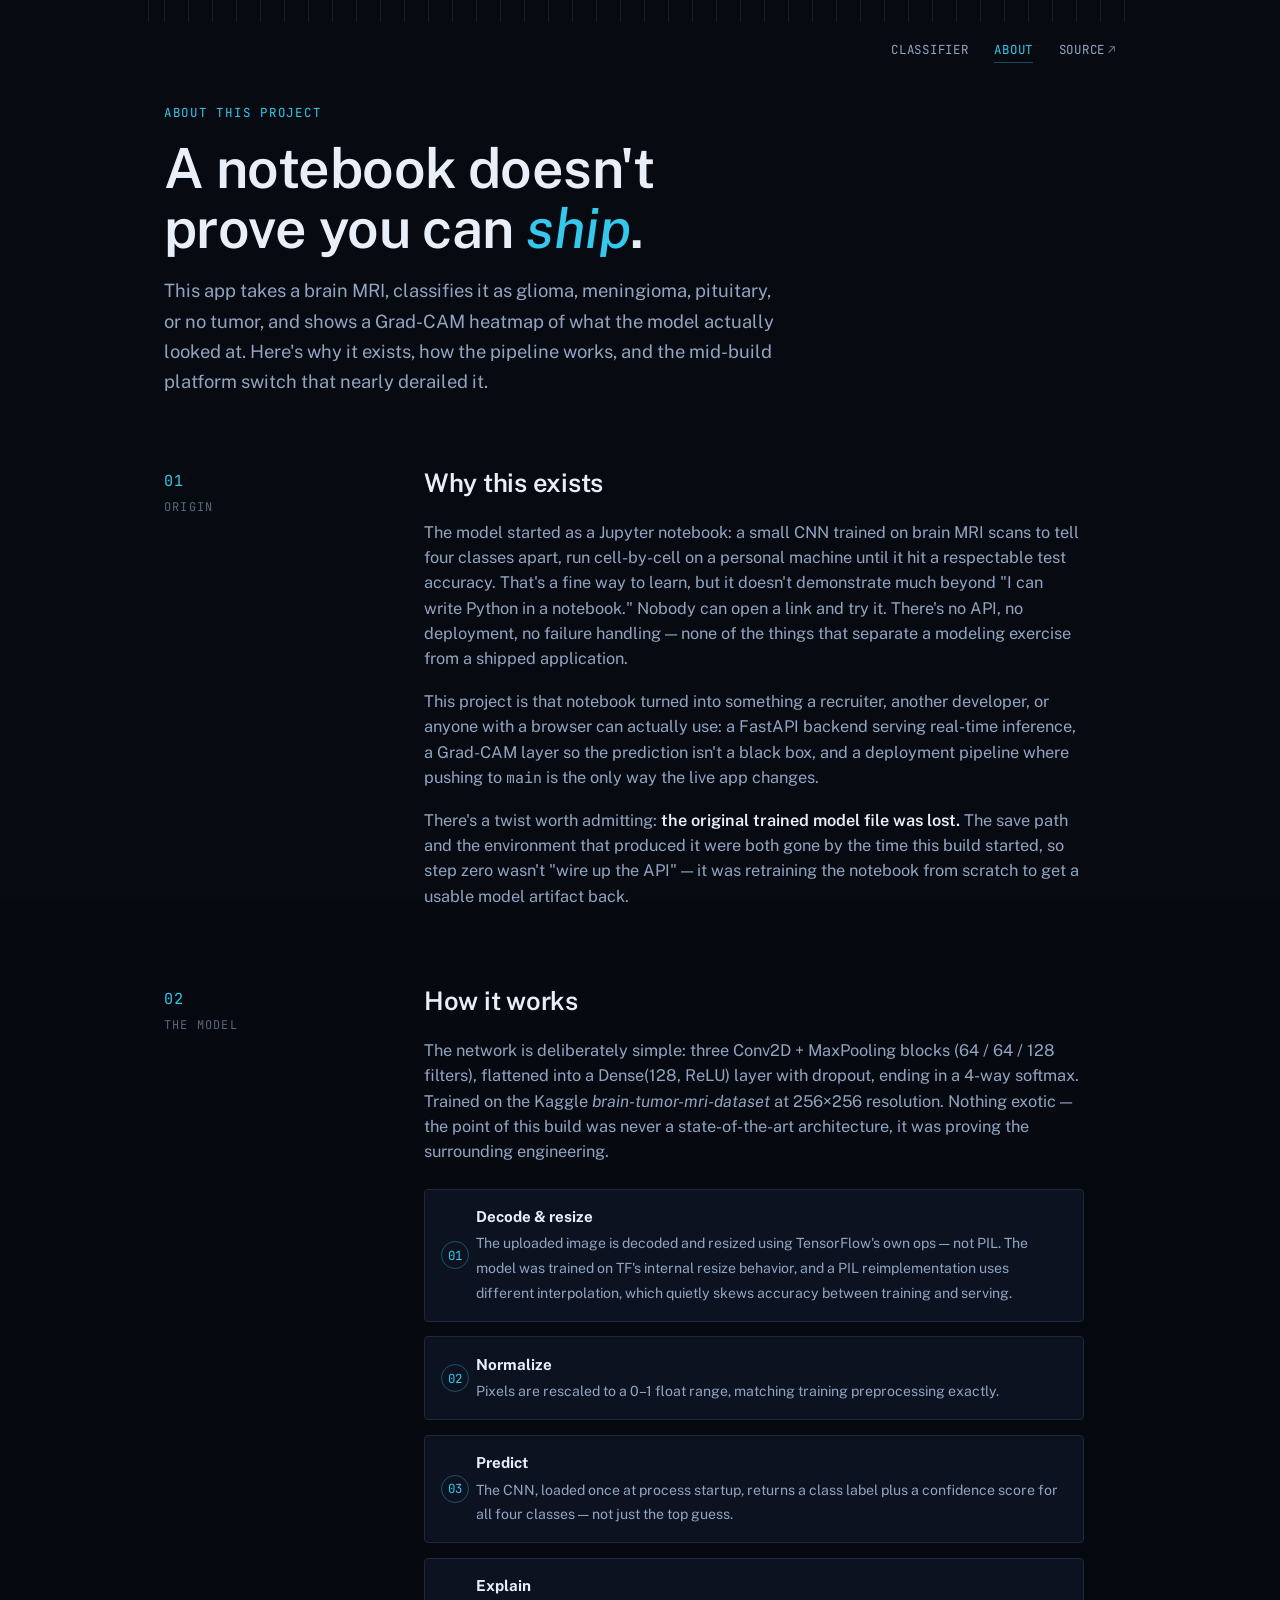
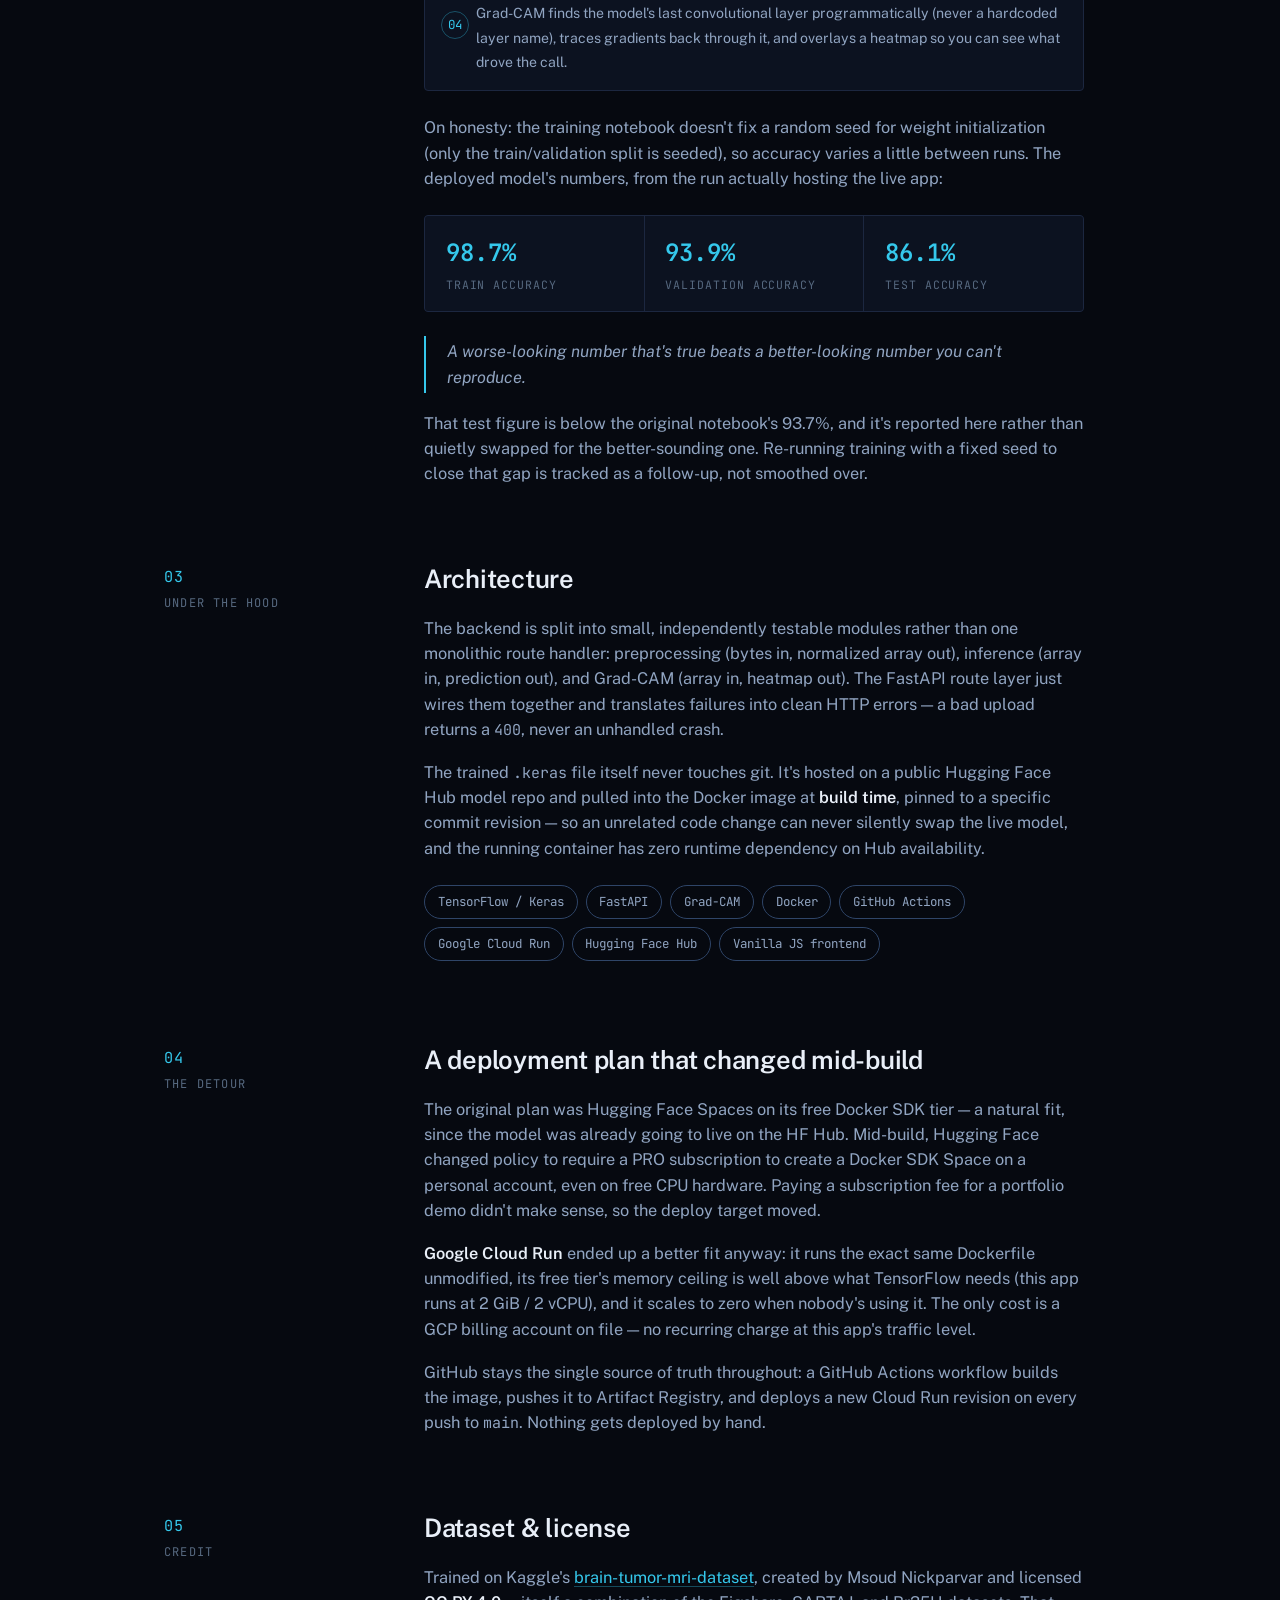
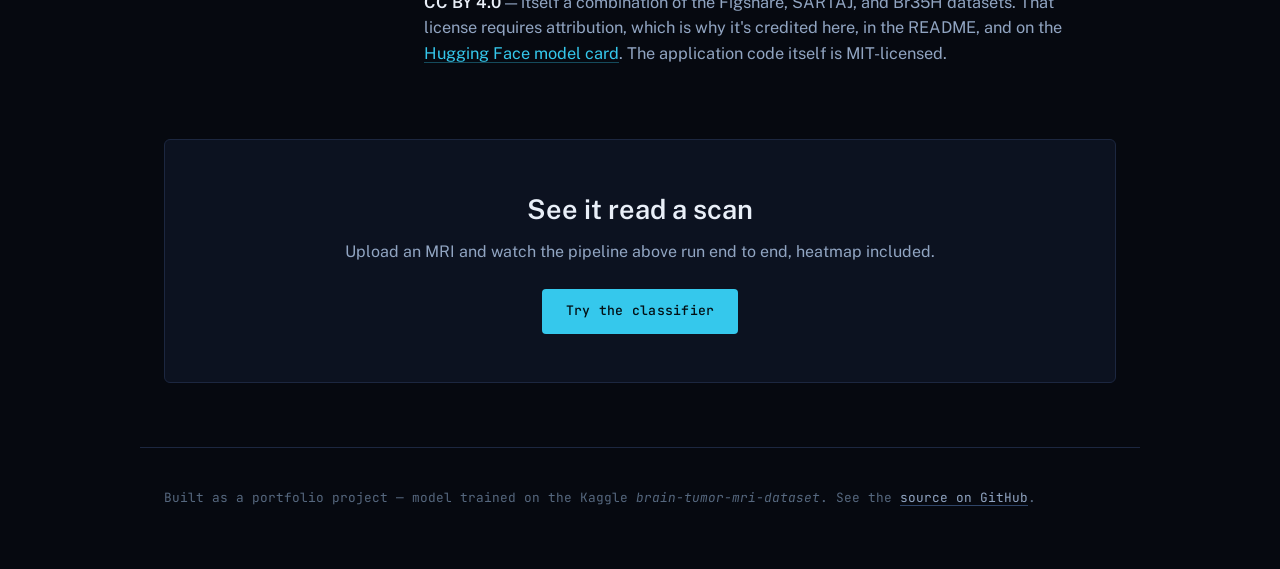
==== static/about.html @ 1f2258d9 "Model retrain and frontend UI" ====
<!doctype html>
<html lang="en">
<head>
  <meta charset="UTF-8" />
  <meta name="viewport" content="width=device-width, initial-scale=1.0" />
  <title>About — MRI Tumor Classifier</title>
  <meta name="description" content="Why this MRI tumor classifier was built, how the pipeline works, and the story of a mid-build platform switch from Hugging Face Spaces to Google Cloud Run." />
  <link rel="stylesheet" href="/static/style.css" />
</head>
<body>
  <div class="ruler" aria-hidden="true"></div>

  <nav class="topnav" aria-label="Primary">
    <span></span>
    <div class="topnav-links">
      <a href="/">Classifier</a>
      <a href="/about" aria-current="page">About</a>
      <a class="external" href="https://github.com/kellanmcintosh/MRI-tumor-Detection-app" target="_blank" rel="noopener">Source</a>
    </div>
  </nav>

  <header class="story-hero">
    <p class="story-eyebrow">About this project</p>
    <h1>A notebook doesn't prove you can <em>ship</em>.</h1>
    <p class="story-lede">
      This app takes a brain MRI, classifies it as glioma, meningioma, pituitary, or no tumor,
      and shows a Grad-CAM heatmap of what the model actually looked at. Here's why it exists,
      how the pipeline works, and the mid-build platform switch that nearly derailed it.
    </p>
  </header>

  <section class="story-section" id="why">
    <div class="story-section-label"><span>01</span>Origin</div>
    <div class="story-body">
      <h2>Why this exists</h2>
      <p>
        The model started as a Jupyter notebook: a small CNN trained on brain MRI scans to
        tell four classes apart, run cell-by-cell on a personal machine until it hit a
        respectable test accuracy. That's a fine way to learn, but it doesn't demonstrate
        much beyond "I can write Python in a notebook." Nobody can open a link and try it.
        There's no API, no deployment, no failure handling &mdash; none of the things that
        separate a modeling exercise from a shipped application.
      </p>
      <p>
        This project is that notebook turned into something a recruiter, another developer,
        or anyone with a browser can actually use: a FastAPI backend serving real-time
        inference, a Grad-CAM layer so the prediction isn't a black box, and a deployment
        pipeline where pushing to <code>main</code> is the only way the live app changes.
      </p>
      <p>
        There's a twist worth admitting: <strong>the original trained model file was lost.</strong>
        The save path and the environment that produced it were both gone by the time this
        build started, so step zero wasn't "wire up the API" &mdash; it was retraining the
        notebook from scratch to get a usable model artifact back.
      </p>
    </div>
  </section>

  <section class="story-section" id="model">
    <div class="story-section-label"><span>02</span>The model</div>
    <div class="story-body">
      <h2>How it works</h2>
      <p>
        The network is deliberately simple: three Conv2D + MaxPooling blocks (64 / 64 / 128
        filters), flattened into a Dense(128, ReLU) layer with dropout, ending in a 4-way
        softmax. Trained on the Kaggle <em>brain-tumor-mri-dataset</em> at 256&times;256
        resolution. Nothing exotic &mdash; the point of this build was never a state-of-the-art
        architecture, it was proving the surrounding engineering.
      </p>

      <ol class="pipeline">
        <li><strong>Decode &amp; resize</strong><span>The uploaded image is decoded and resized using TensorFlow's own ops &mdash; not PIL. The model was trained on TF's internal resize behavior, and a PIL reimplementation uses different interpolation, which quietly skews accuracy between training and serving.</span></li>
        <li><strong>Normalize</strong><span>Pixels are rescaled to a 0&ndash;1 float range, matching training preprocessing exactly.</span></li>
        <li><strong>Predict</strong><span>The CNN, loaded once at process startup, returns a class label plus a confidence score for all four classes &mdash; not just the top guess.</span></li>
        <li><strong>Explain</strong><span>Grad-CAM finds the model's last convolutional layer programmatically (never a hardcoded layer name), traces gradients back through it, and overlays a heatmap so you can see what drove the call.</span></li>
      </ol>

      <p>
        On honesty: the training notebook doesn't fix a random seed for weight initialization
        (only the train/validation split is seeded), so accuracy varies a little between runs.
        The deployed model's numbers, from the run actually hosting the live app:
      </p>

      <div class="stat-row">
        <div class="stat-cell">
          <div class="stat-value">98.7%</div>
          <div class="stat-label">Train accuracy</div>
        </div>
        <div class="stat-cell">
          <div class="stat-value">93.9%</div>
          <div class="stat-label">Validation accuracy</div>
        </div>
        <div class="stat-cell">
          <div class="stat-value">86.1%</div>
          <div class="stat-label">Test accuracy</div>
        </div>
      </div>

      <p class="pull-quote">
        A worse-looking number that's true beats a better-looking number you can't reproduce.
      </p>

      <p>
        That test figure is below the original notebook's 93.7%, and it's reported here
        rather than quietly swapped for the better-sounding one. Re-running training with a
        fixed seed to close that gap is tracked as a follow-up, not smoothed over.
      </p>
    </div>
  </section>

  <section class="story-section" id="stack">
    <div class="story-section-label"><span>03</span>Under the hood</div>
    <div class="story-body">
      <h2>Architecture</h2>
      <p>
        The backend is split into small, independently testable modules rather than one
        monolithic route handler: preprocessing (bytes in, normalized array out), inference
        (array in, prediction out), and Grad-CAM (array in, heatmap out). The FastAPI route
        layer just wires them together and translates failures into clean HTTP errors &mdash;
        a bad upload returns a <code>400</code>, never an unhandled crash.
      </p>
      <p>
        The trained <code>.keras</code> file itself never touches git. It's hosted on a public
        Hugging Face Hub model repo and pulled into the Docker image at <strong>build time</strong>,
        pinned to a specific commit revision &mdash; so an unrelated code change can never
        silently swap the live model, and the running container has zero runtime dependency
        on Hub availability.
      </p>
      <div class="chip-row">
        <span class="chip">TensorFlow / Keras</span>
        <span class="chip">FastAPI</span>
        <span class="chip">Grad-CAM</span>
        <span class="chip">Docker</span>
        <span class="chip">GitHub Actions</span>
        <span class="chip">Google Cloud Run</span>
        <span class="chip">Hugging Face Hub</span>
        <span class="chip">Vanilla JS frontend</span>
      </div>
    </div>
  </section>

  <section class="story-section" id="deploy">
    <div class="story-section-label"><span>04</span>The detour</div>
    <div class="story-body">
      <h2>A deployment plan that changed mid-build</h2>
      <p>
        The original plan was Hugging Face Spaces on its free Docker SDK tier &mdash; a
        natural fit, since the model was already going to live on the HF Hub. Mid-build,
        Hugging Face changed policy to require a PRO subscription to create a Docker SDK
        Space on a personal account, even on free CPU hardware. Paying a subscription fee
        for a portfolio demo didn't make sense, so the deploy target moved.
      </p>
      <p>
        <strong>Google Cloud Run</strong> ended up a better fit anyway: it runs the exact
        same Dockerfile unmodified, its free tier's memory ceiling is well above what
        TensorFlow needs (this app runs at 2&nbsp;GiB / 2&nbsp;vCPU), and it scales to zero
        when nobody's using it. The only cost is a GCP billing account on file &mdash; no
        recurring charge at this app's traffic level.
      </p>
      <p>
        GitHub stays the single source of truth throughout: a GitHub Actions workflow builds
        the image, pushes it to Artifact Registry, and deploys a new Cloud Run revision on
        every push to <code>main</code>. Nothing gets deployed by hand.
      </p>
    </div>
  </section>

  <section class="story-section" id="dataset">
    <div class="story-section-label"><span>05</span>Credit</div>
    <div class="story-body">
      <h2>Dataset &amp; license</h2>
      <p>
        Trained on Kaggle's <a href="https://www.kaggle.com/datasets/masoudnickparvar/brain-tumor-mri-dataset" target="_blank" rel="noopener">brain-tumor-mri-dataset</a>,
        created by Msoud Nickparvar and licensed <strong>CC BY 4.0</strong> &mdash; itself a
        combination of the Figshare, SARTAJ, and Br35H datasets. That license requires
        attribution, which is why it's credited here, in the README, and on the
        <a href="https://huggingface.co/KellanMcintosh/mri-tumor-classifier" target="_blank" rel="noopener">Hugging Face model card</a>.
        The application code itself is MIT-licensed.
      </p>
    </div>
  </section>

  <section class="story-cta">
    <div class="story-cta-panel">
      <span class="bracket tl" aria-hidden="true"></span>
      <span class="bracket br" aria-hidden="true"></span>
      <h2>See it read a scan</h2>
      <p>Upload an MRI and watch the pipeline above run end to end, heatmap included.</p>
      <a class="btn btn-primary" href="/">Try the classifier</a>
    </div>
  </section>

  <footer class="site-footer">
    <p>
      Built as a portfolio project &mdash; model trained on the Kaggle
      <em>brain&#8209;tumor&#8209;mri&#8209;dataset</em>. See the
      <a href="https://github.com/kellanmcintosh/MRI-tumor-Detection-app" target="_blank" rel="noopener">source on GitHub</a>.
    </p>
  </footer>
</body>
</html>
---- static/style.css ----
@import url("https://fonts.googleapis.com/css2?family=Public+Sans:ital,wght@0,400;0,500;0,600;0,700;1,500;1,600&family=JetBrains+Mono:wght@400;500;600&display=swap");

/* ==========================================================================
   Design tokens — modeled on real DICOM/PACS viewers (OHIF, Sectra, RadiAnt):
   black viewports, navy chrome, cyan accent, plain functional typography.
   No serif, no warm cast — clinical software reads as instrumentation, not
   editorial. JetBrains Mono carries data readouts & system labels.
   ========================================================================== */
:root {
  --bg: #060910;
  --bg-raised: #0b111c;
  --panel: #0c1220;
  --panel-border: #1c2740;
  --panel-border-hover: #2f4568;
  --text: #e9eff8;
  --text-dim: #91a5c2;
  --text-faint: #56687f;
  --accent: #35c8ec;
  --accent-strong: #17a8cf;
  --accent-soft: rgba(53, 200, 236, 0.1);
  --accent-line: rgba(53, 200, 236, 0.35);
  --accent-ink: #031015;
  --error: #ff6b6b;
  --error-bg: rgba(255, 107, 107, 0.09);
  --error-border: rgba(255, 107, 107, 0.32);
  --radius: 4px;
  --radius-lg: 6px;
  --font-display: "Public Sans", -apple-system, BlinkMacSystemFont, "Segoe UI", sans-serif;
  --font-mono: "JetBrains Mono", ui-monospace, SFMono-Regular, Menlo, monospace;
  --max: 1000px;
}

* {
  box-sizing: border-box;
}

[hidden] {
  display: none !important;
}

html {
  scroll-behavior: smooth;
}

html,
body {
  margin: 0;
  padding: 0;
}

body {
  min-height: 100vh;
  background-color: var(--bg);
  background-image: radial-gradient(ellipse 900px 500px at 50% -10%, rgba(53, 200, 236, 0.05), transparent 60%);
  color: var(--text);
  font-family: var(--font-display);
  line-height: 1.55;
  position: relative;
}

/* Fine grain overlay for texture — keeps flat dark panels from feeling like
   an untextured template background. */
body::before {
  content: "";
  position: fixed;
  inset: 0;
  z-index: 0;
  pointer-events: none;
  opacity: 0.22;
  mix-blend-mode: overlay;
  background-image: url("data:image/svg+xml,%3Csvg xmlns='http://www.w3.org/2000/svg' width='120' height='120'%3E%3Cfilter id='n'%3E%3CfeTurbulence type='fractalNoise' baseFrequency='0.9' numOctaves='2' stitchTiles='stitch'/%3E%3C/filter%3E%3Crect width='100%25' height='100%25' filter='url(%23n)' opacity='0.5'/%3E%3C/svg%3E");
}

::selection {
  background: var(--accent);
  color: var(--accent-ink);
}

a {
  color: var(--accent);
}

code {
  font-family: var(--font-mono);
  font-size: 0.92em;
}

/* ---------- Ruler ticks (decorative, reinforces "measurement") ---------- */

.ruler {
  position: relative;
  z-index: 1;
  height: 22px;
  max-width: var(--max);
  margin: 0 auto;
  background-image: repeating-linear-gradient(
    90deg,
    var(--panel-border) 0,
    var(--panel-border) 1px,
    transparent 1px,
    transparent 24px
  );
  background-position: 1.5rem 0;
  opacity: 0.7;
}

/* ---------- Top nav ---------- */

.topnav {
  position: relative;
  z-index: 2;
  max-width: var(--max);
  margin: 0 auto;
  padding: 1.1rem 1.5rem 0;
  display: flex;
  align-items: center;
  justify-content: space-between;
  gap: 1rem;
  flex-wrap: wrap;
}

.topnav-links {
  display: flex;
  align-items: center;
  gap: 1.6rem;
  font-family: var(--font-mono);
  font-size: 0.78rem;
  letter-spacing: 0.06em;
  text-transform: uppercase;
}

.topnav-links a {
  color: var(--text-dim);
  text-decoration: none;
  padding-bottom: 3px;
  border-bottom: 1px solid transparent;
  transition: color 0.15s ease, border-color 0.15s ease;
}

.topnav-links a:hover,
.topnav-links a[aria-current="page"] {
  color: var(--accent);
  border-color: var(--accent-line);
}

.topnav-links a.external::after {
  content: "\2197";
  margin-left: 0.25em;
  opacity: 0.7;
}

/* ---------- Header ---------- */

.site-header {
  position: relative;
  z-index: 1;
  padding: 1.75rem 1.5rem 1.5rem;
  max-width: var(--max);
  margin: 0 auto;
  animation: rise 0.6s ease both;
}

.brand {
  display: flex;
  align-items: center;
  gap: 1rem;
}

.brand-mark {
  width: 34px;
  height: 34px;
  flex: none;
  position: relative;
  border: 1.5px solid var(--accent-line);
  border-radius: 50%;
}

.brand-mark::before,
.brand-mark::after {
  content: "";
  position: absolute;
  background: var(--accent);
}

.brand-mark::before {
  left: 50%;
  top: 50%;
  width: 6px;
  height: 6px;
  border-radius: 50%;
  transform: translate(-50%, -50%);
  box-shadow: 0 0 10px 2px rgba(53, 200, 236, 0.55);
}

.brand-mark::after {
  left: 50%;
  top: -1px;
  width: 1px;
  height: 8px;
  transform: translateX(-50%);
  opacity: 0.7;
}

.site-header h1 {
  margin: 0;
  font-size: clamp(1.7rem, 1.3rem + 1.4vw, 2.3rem);
  font-weight: 600;
  letter-spacing: -0.01em;
}

.site-header h1 em {
  color: var(--accent);
  font-style: italic;
  font-weight: 500;
}

.subhead {
  margin: 0.3rem 0 0;
  color: var(--text-dim);
  font-size: 0.82rem;
  font-family: var(--font-mono);
  letter-spacing: 0.03em;
}

/* ---------- Disclaimer ---------- */

.disclaimer {
  position: relative;
  z-index: 1;
  max-width: var(--max);
  margin: 0 auto 1.75rem;
  padding: 0.9rem 1.5rem;
  font-size: 0.86rem;
  color: #cfe8f5;
  background: rgba(53, 200, 236, 0.05);
  border-top: 1px solid var(--accent-line);
  border-bottom: 1px solid var(--accent-line);
  font-family: var(--font-mono);
}

.disclaimer strong {
  color: var(--accent);
  font-weight: 600;
}

.disclaimer-results {
  margin: 1.5rem 0 0;
  border-radius: var(--radius);
  border: 1px solid var(--accent-line);
}

/* ---------- Layout ---------- */

.layout {
  position: relative;
  z-index: 1;
  max-width: var(--max);
  margin: 0 auto;
  padding: 0 1.5rem 3rem;
  display: grid;
  gap: 1.5rem;
}

.panel {
  background: var(--panel);
  border: 1px solid var(--panel-border);
  border-radius: var(--radius-lg);
  padding: 1.6rem;
  position: relative;
  animation: rise 0.6s ease both;
}

/* Viewfinder corner brackets — a signature detail echoing an imaging
   device's frame rather than a plain rounded card. */
.panel {
  --bracket: 14px;
}

.panel > .bracket {
  position: absolute;
  width: var(--bracket);
  height: var(--bracket);
  pointer-events: none;
  opacity: 0.85;
}

.panel > .bracket.tl {
  top: -1px;
  left: -1px;
  border-top: 1.5px solid var(--accent-line);
  border-left: 1.5px solid var(--accent-line);
}

.panel > .bracket.br {
  bottom: -1px;
  right: -1px;
  border-bottom: 1.5px solid var(--accent-line);
  border-right: 1.5px solid var(--accent-line);
}

.panel h2 {
  margin: 0 0 1.2rem;
  font-family: var(--font-mono);
  font-size: 0.82rem;
  font-weight: 600;
  color: var(--text-dim);
  text-transform: uppercase;
  letter-spacing: 0.1em;
  display: flex;
  align-items: center;
  gap: 0.6rem;
}

.panel h2::after {
  content: "";
  flex: 1;
  height: 1px;
  background: var(--panel-border);
}

/* ---------- Dropzone ---------- */

.dropzone {
  border: 1.5px dashed var(--panel-border-hover);
  border-radius: var(--radius);
  min-height: 230px;
  display: flex;
  align-items: center;
  justify-content: center;
  cursor: crosshair;
  transition: border-color 0.15s ease, background-color 0.15s ease;
  outline: none;
}

.dropzone:hover,
.dropzone:focus-visible {
  border-color: var(--accent);
  background: var(--accent-soft);
}

.dropzone.dragover {
  border-color: var(--accent-strong);
  background: var(--accent-soft);
}

.dropzone-content {
  text-align: center;
  color: var(--text-dim);
  padding: 2rem;
}

.upload-icon {
  width: 30px;
  height: 30px;
  color: var(--accent);
  margin-bottom: 0.7rem;
}

.dropzone-content p {
  margin: 0.25rem 0;
}

.dropzone-content strong {
  color: var(--text);
}

.or-text {
  font-size: 0.82rem;
  color: var(--text-faint);
  font-family: var(--font-mono);
}

.dropzone-preview {
  width: 100%;
  padding: 1rem;
  display: flex;
  justify-content: center;
}

/* ---------- Viewport (real PACS/DICOM viewer convention: a black frame
   around the image with small corner data readouts baked onto it, and a
   cyan border marking it "active" — borrowed from how OHIF/Sectra/RadiAnt
   actually present a loaded scan) ---------- */

.viewport {
  position: relative;
  width: 100%;
  max-width: 420px;
  border-radius: 3px;
  overflow: hidden;
  background: #000;
  border: 1px solid var(--panel-border);
}

.viewport.is-active {
  border-color: var(--accent);
  box-shadow: 0 0 0 1px var(--accent-line);
}

.viewport img {
  display: block;
  width: 100%;
  max-height: 360px;
  object-fit: contain;
  margin: 0 auto;
}

.viewport-tag {
  position: absolute;
  z-index: 1;
  font-family: var(--font-mono);
  font-size: 0.64rem;
  letter-spacing: 0.05em;
  text-transform: uppercase;
  color: var(--text-dim);
  text-shadow: 0 1px 3px rgba(0, 0, 0, 0.9);
  pointer-events: none;
}

.viewport-tag.tl {
  top: 7px;
  left: 8px;
}

.viewport-tag.tr {
  top: 7px;
  right: 8px;
}

.viewport-tag.bl {
  bottom: 7px;
  left: 8px;
}

.viewport-tag.br {
  bottom: 7px;
  right: 8px;
  color: var(--accent);
}

/* ---------- Buttons ---------- */

.upload-actions {
  display: flex;
  gap: 0.75rem;
  margin-top: 1.35rem;
  flex-wrap: wrap;
}

.btn {
  font-family: var(--font-mono);
  font-size: 0.82rem;
  font-weight: 500;
  letter-spacing: 0.02em;
  padding: 0.7rem 1.4rem;
  border-radius: var(--radius);
  border: 1px solid transparent;
  cursor: pointer;
  text-decoration: none;
  display: inline-block;
  transition: opacity 0.15s ease, background-color 0.15s ease, border-color 0.15s ease, transform 0.15s ease;
}

.btn:active:not(:disabled) {
  transform: translateY(1px);
}

.btn:disabled {
  cursor: not-allowed;
  opacity: 0.35;
}

.btn-primary {
  background: var(--accent);
  color: var(--accent-ink);
}

.btn-primary:hover:not(:disabled) {
  background: var(--accent-strong);
}

.btn-ghost {
  background: transparent;
  color: var(--text-dim);
  border-color: var(--panel-border-hover);
}

.btn-ghost:hover {
  color: var(--text);
  border-color: var(--accent);
}

/* ---------- Error ---------- */

.error-message {
  margin: 1.1rem 0 0;
  padding: 0.8rem 1rem;
  background: var(--error-bg);
  border: 1px solid var(--error-border);
  color: var(--error);
  border-radius: var(--radius);
  font-size: 0.88rem;
  font-family: var(--font-mono);
}

/* ---------- Results ---------- */

.loading-state {
  display: flex;
  align-items: center;
  gap: 0.75rem;
  color: var(--text-dim);
  padding: 1.5rem 0;
  font-family: var(--font-mono);
  font-size: 0.88rem;
}

.spinner {
  width: 18px;
  height: 18px;
  border-radius: 50%;
  border: 2px solid var(--panel-border-hover);
  border-top-color: var(--accent);
  animation: spin 0.8s linear infinite;
}

@keyframes spin {
  to {
    transform: rotate(360deg);
  }
}

.results-grid {
  display: grid;
  grid-template-columns: 1.1fr 1fr;
  gap: 1.75rem;
}

@media (max-width: 640px) {
  .results-grid {
    grid-template-columns: 1fr;
  }
}

.gradcam-figure {
  margin: 0;
}

.gradcam-figure figcaption {
  margin-top: 0.65rem;
  font-size: 0.76rem;
  color: var(--text-faint);
  font-family: var(--font-mono);
}

.predicted-label-tag,
.confidence-label-tag {
  margin: 0 0 0.4rem;
  font-family: var(--font-mono);
  font-size: 0.72rem;
  text-transform: uppercase;
  letter-spacing: 0.1em;
  color: var(--text-faint);
}

.confidence-label-tag {
  margin-top: 1.6rem;
}

.predicted-class {
  margin: 0;
  font-size: 2rem;
  font-weight: 700;
  color: var(--accent);
  text-transform: capitalize;
  letter-spacing: -0.01em;
}

.confidence-list {
  list-style: none;
  margin: 0;
  padding: 0;
  display: grid;
  gap: 0.65rem;
}

.confidence-row {
  display: grid;
  grid-template-columns: 90px 1fr 48px;
  align-items: center;
  gap: 0.6rem;
  font-size: 0.84rem;
  font-family: var(--font-mono);
}

.confidence-row .class-name {
  text-transform: capitalize;
  color: var(--text-dim);
}

.confidence-row.is-top .class-name {
  color: var(--text);
  font-weight: 600;
}

.confidence-bar-track {
  display: block;
  height: 7px;
  background: var(--bg-raised);
  border-radius: 4px;
  overflow: hidden;
  border: 1px solid var(--panel-border);
}

.confidence-bar-fill {
  display: block;
  height: 100%;
  background: var(--text-faint);
  border-radius: 4px;
}

.confidence-row.is-top .confidence-bar-fill {
  background: var(--accent);
}

.confidence-value {
  text-align: right;
  color: var(--text-dim);
}

/* ---------- Footer ---------- */

.site-footer {
  position: relative;
  z-index: 1;
  max-width: var(--max);
  margin: 0 auto;
  padding: 1.5rem 1.5rem 3rem;
  color: var(--text-faint);
  font-size: 0.8rem;
  font-family: var(--font-mono);
  border-top: 1px solid var(--panel-border);
  padding-top: 1.75rem;
  display: flex;
  justify-content: space-between;
  gap: 1rem;
  flex-wrap: wrap;
}

.site-footer a {
  color: var(--text-dim);
  text-decoration: underline;
  text-decoration-color: var(--panel-border-hover);
  text-underline-offset: 3px;
}

.site-footer a:hover {
  color: var(--accent);
}

/* ==========================================================================
   About page — editorial storytelling, same clinical tokens. The layout
   still carries a magazine-like rhythm; only the typography and palette
   are clinical now, not the structure.
   ========================================================================== */

.story-hero {
  position: relative;
  z-index: 1;
  max-width: var(--max);
  margin: 0 auto;
  padding: 2.5rem 1.5rem 3rem;
  animation: rise 0.6s ease both;
}

.story-eyebrow {
  font-family: var(--font-mono);
  font-size: 0.78rem;
  letter-spacing: 0.14em;
  text-transform: uppercase;
  color: var(--accent);
  margin: 0 0 1rem;
}

.story-hero h1 {
  margin: 0 0 1.1rem;
  font-size: clamp(2.2rem, 1.7rem + 2.2vw, 3.6rem);
  font-weight: 600;
  line-height: 1.08;
  letter-spacing: -0.01em;
  max-width: 16ch;
}

.story-hero h1 em {
  font-style: italic;
  color: var(--accent);
  font-weight: 500;
}

.story-lede {
  font-size: 1.15rem;
  color: var(--text-dim);
  max-width: 56ch;
  line-height: 1.65;
}

.story-section {
  position: relative;
  z-index: 1;
  max-width: var(--max);
  margin: 0 auto;
  padding: 0 1.5rem 3.5rem;
  display: grid;
  grid-template-columns: 220px 1fr;
  gap: 2.5rem;
}

@media (max-width: 720px) {
  .story-section {
    grid-template-columns: 1fr;
    gap: 0.75rem;
  }
}

.story-section-label {
  font-family: var(--font-mono);
  font-size: 0.75rem;
  text-transform: uppercase;
  letter-spacing: 0.1em;
  color: var(--text-faint);
  padding-top: 0.3rem;
}

.story-section-label span {
  display: block;
  color: var(--accent);
  font-size: 0.95rem;
  margin-bottom: 0.35rem;
}

.story-body {
  max-width: 66ch;
}

.story-body h2 {
  font-size: 1.6rem;
  font-weight: 600;
  margin: 0 0 1rem;
  letter-spacing: -0.01em;
}

.story-body p {
  margin: 0 0 1.1rem;
  color: var(--text-dim);
  font-size: 1.02rem;
}

.story-body p strong {
  color: var(--text);
  font-weight: 600;
}

.story-body a {
  text-decoration: underline;
  text-decoration-color: var(--accent-line);
  text-underline-offset: 3px;
}

.stat-row {
  display: grid;
  grid-template-columns: repeat(3, 1fr);
  gap: 1px;
  background: var(--panel-border);
  border: 1px solid var(--panel-border);
  border-radius: var(--radius);
  overflow: hidden;
  margin: 1.5rem 0;
}

@media (max-width: 560px) {
  .stat-row {
    grid-template-columns: 1fr;
  }
}

.stat-cell {
  background: var(--panel);
  padding: 1.1rem 1.3rem;
}

.stat-value {
  font-family: var(--font-mono);
  font-size: 1.5rem;
  font-weight: 600;
  color: var(--accent);
}

.stat-label {
  font-family: var(--font-mono);
  font-size: 0.72rem;
  text-transform: uppercase;
  letter-spacing: 0.08em;
  color: var(--text-faint);
  margin-top: 0.3rem;
}

.pipeline {
  list-style: none;
  margin: 1.5rem 0;
  padding: 0;
  counter-reset: step;
  display: grid;
  gap: 0.9rem;
}

.pipeline li {
  counter-increment: step;
  position: relative;
  padding: 0.95rem 1.1rem 0.95rem 3.2rem;
  background: var(--panel);
  border: 1px solid var(--panel-border);
  border-radius: var(--radius);
}

.pipeline li::before {
  content: counter(step, decimal-leading-zero);
  position: absolute;
  left: 1rem;
  top: 50%;
  transform: translateY(-50%);
  font-family: var(--font-mono);
  font-size: 0.78rem;
  color: var(--accent);
  border: 1px solid var(--accent-line);
  border-radius: 50%;
  width: 26px;
  height: 26px;
  display: flex;
  align-items: center;
  justify-content: center;
}

.pipeline strong {
  display: block;
  color: var(--text);
  font-size: 0.95rem;
  margin-bottom: 0.2rem;
}

.pipeline span {
  color: var(--text-dim);
  font-size: 0.88rem;
}

.chip-row {
  display: flex;
  flex-wrap: wrap;
  gap: 0.5rem;
  margin: 1.5rem 0;
}

.chip {
  font-family: var(--font-mono);
  font-size: 0.78rem;
  padding: 0.4rem 0.8rem;
  border: 1px solid var(--panel-border-hover);
  border-radius: 999px;
  color: var(--text-dim);
}

.pull-quote {
  border-left: 2px solid var(--accent);
  margin: 1.75rem 0;
  padding: 0.2rem 0 0.2rem 1.3rem;
  font-style: italic;
  font-size: 1.2rem;
  color: var(--text);
}

.story-cta {
  position: relative;
  z-index: 1;
  max-width: var(--max);
  margin: 0 auto;
  padding: 0 1.5rem 4rem;
  text-align: center;
}

.story-cta-panel {
  background: var(--panel);
  border: 1px solid var(--panel-border);
  border-radius: var(--radius-lg);
  padding: 3rem 2rem;
  position: relative;
}

.story-cta-panel h2 {
  font-size: 1.7rem;
  margin: 0 0 0.6rem;
  font-weight: 600;
}

.story-cta-panel p {
  color: var(--text-dim);
  margin: 0 0 1.5rem;
}

/* ---------- Motion ---------- */

@keyframes rise {
  from {
    opacity: 0;
    transform: translateY(10px);
  }
  to {
    opacity: 1;
    transform: translateY(0);
  }
}

.layout .panel:nth-of-type(1) {
  animation-delay: 0.05s;
}

.layout .panel:nth-of-type(2) {
  animation-delay: 0.12s;
}

@media (prefers-reduced-motion: reduce) {
  html {
    scroll-behavior: auto;
  }
  .panel,
  .site-header,
  .story-hero {
    animation: none;
  }
  .spinner {
    animation-duration: 1.6s;
  }
}
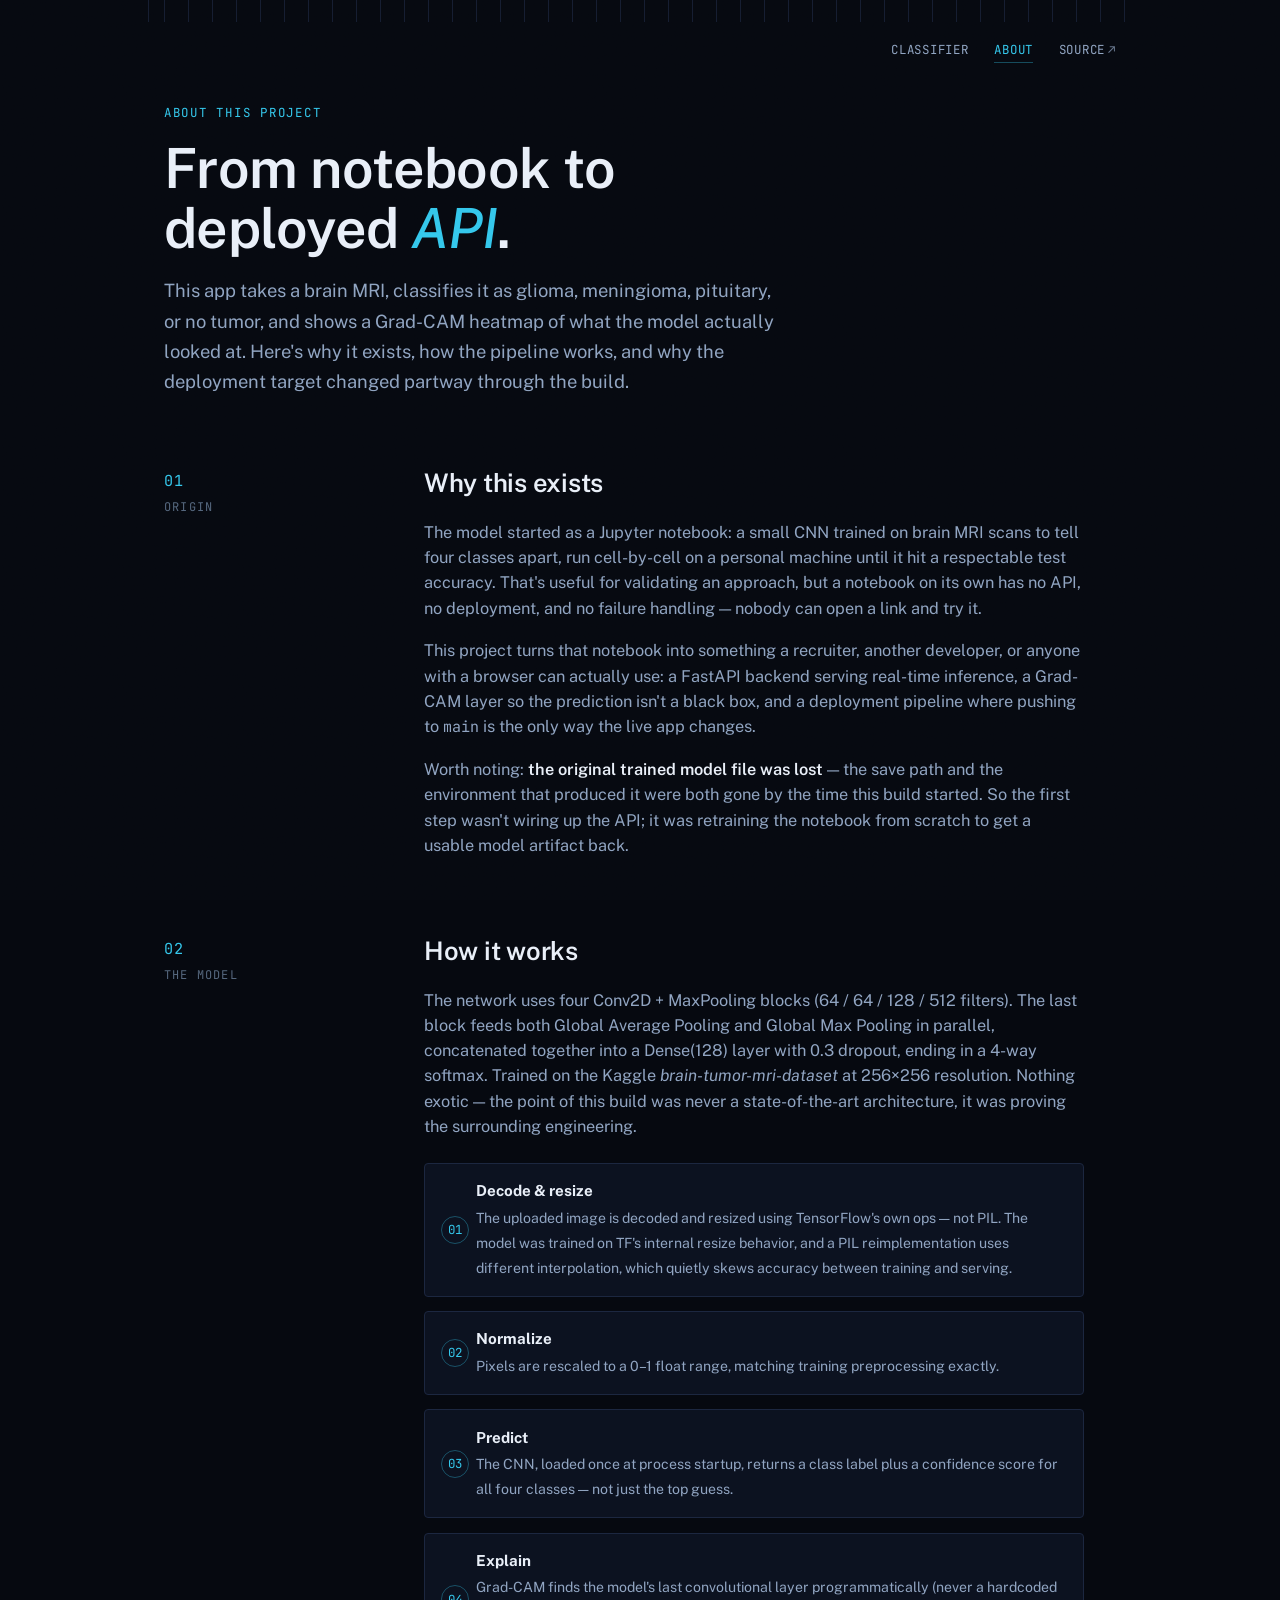
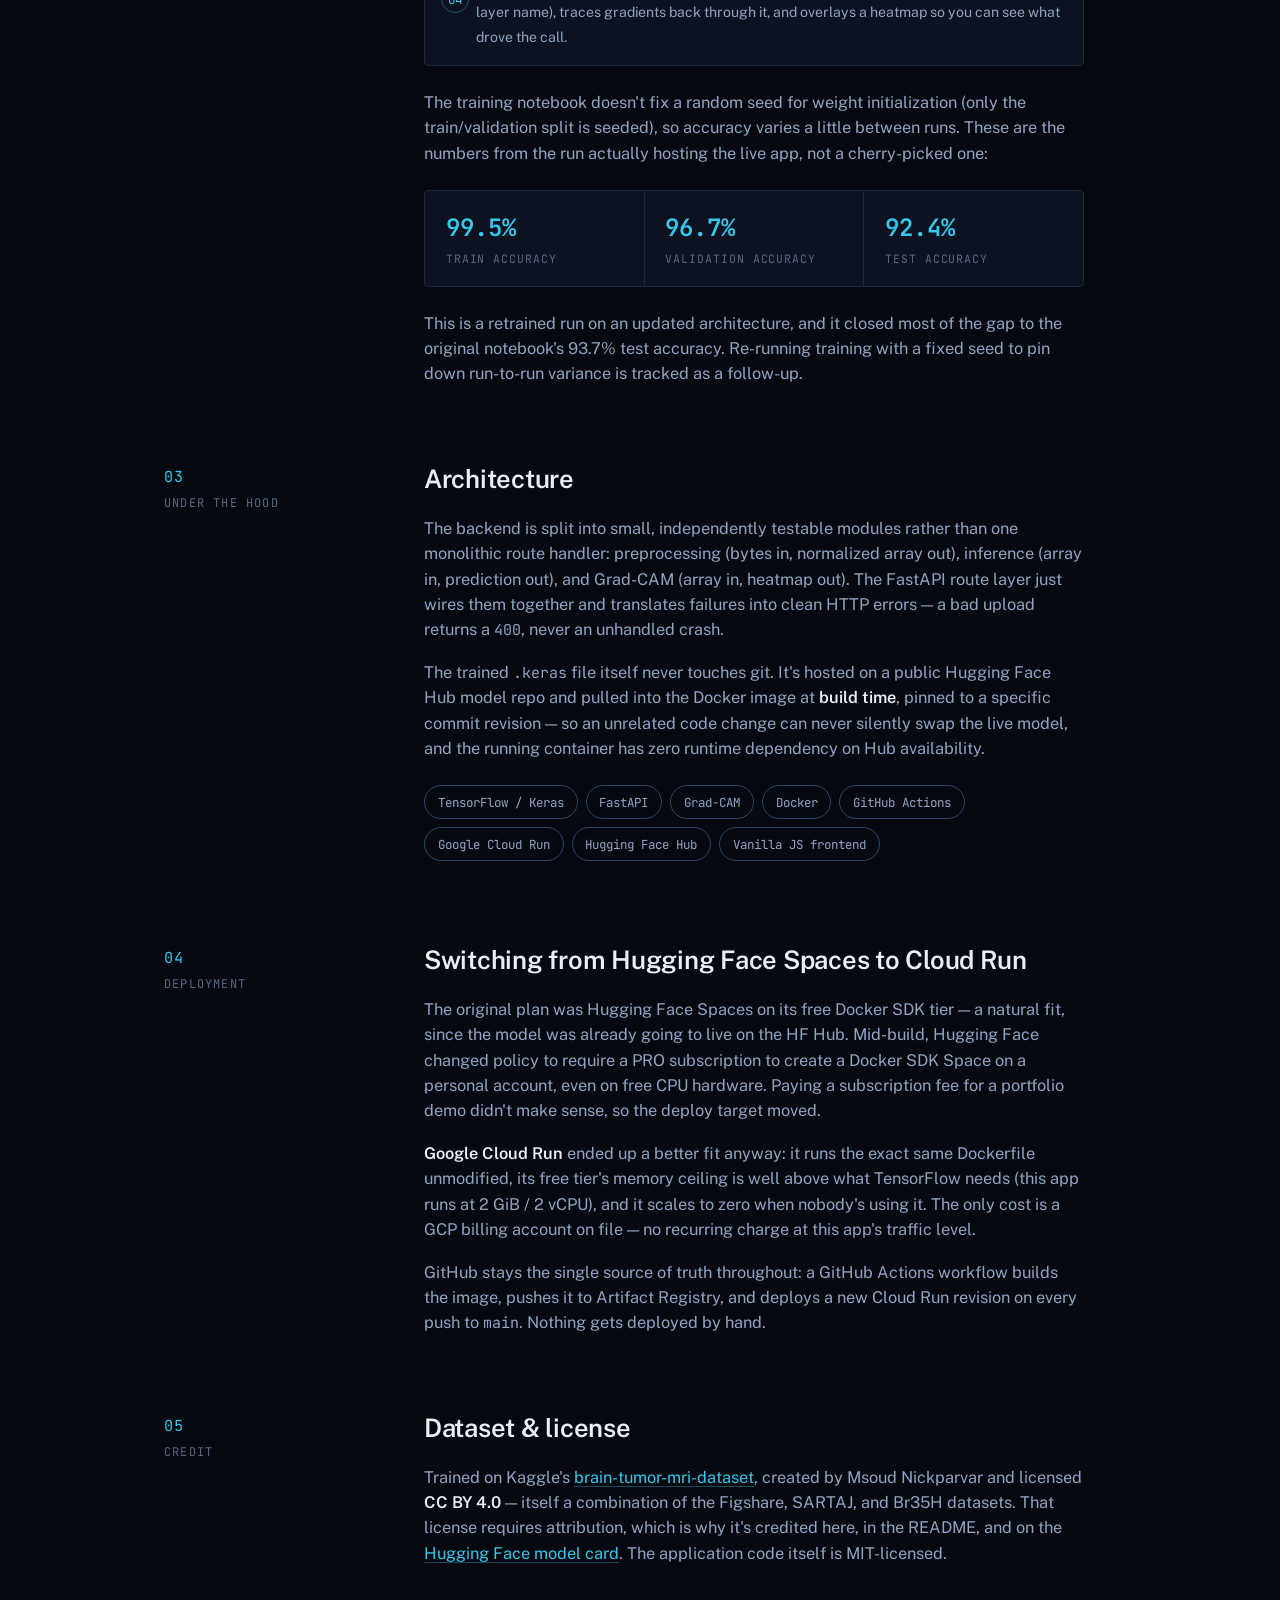
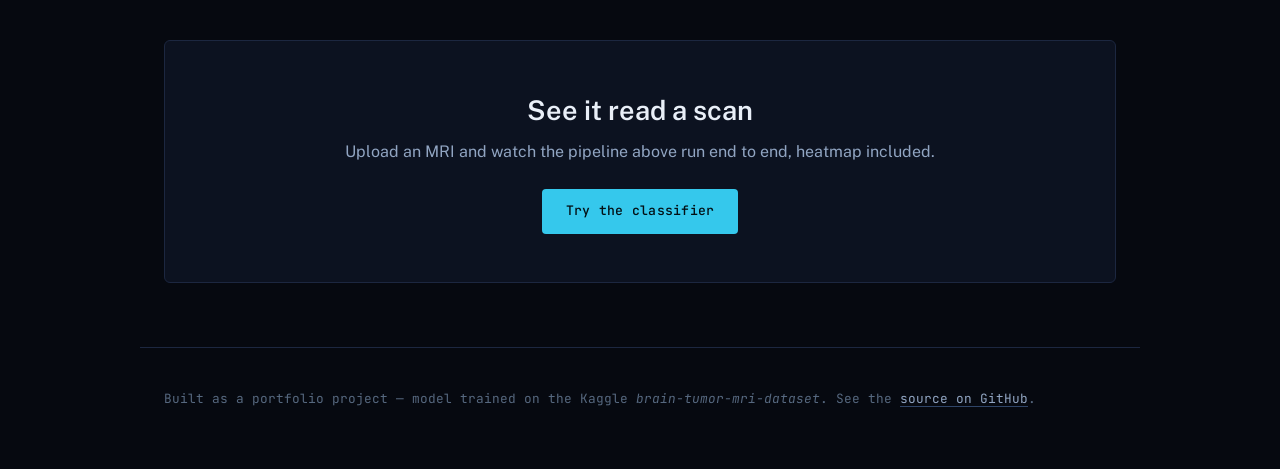
==== commit 6b34f3a5: "Fix Grad-CAM for the retrained model's branching architecture The retrained model is a Functional gr" ====
--- a/static/about.html
+++ b/static/about.html
@@ -4,7 +4,7 @@
   <meta charset="UTF-8" />
   <meta name="viewport" content="width=device-width, initial-scale=1.0" />
   <title>About — MRI Tumor Classifier</title>
-  <meta name="description" content="Why this MRI tumor classifier was built, how the pipeline works, and the story of a mid-build platform switch from Hugging Face Spaces to Google Cloud Run." />
+  <meta name="description" content="Why this MRI tumor classifier was built, how the pipeline works, and why deployment moved from Hugging Face Spaces to Google Cloud Run." />
   <link rel="stylesheet" href="/static/style.css" />
 </head>
 <body>
@@ -21,11 +21,11 @@
 
   <header class="story-hero">
     <p class="story-eyebrow">About this project</p>
-    <h1>A notebook doesn't prove you can <em>ship</em>.</h1>
+    <h1>From notebook to deployed <em>API</em>.</h1>
     <p class="story-lede">
       This app takes a brain MRI, classifies it as glioma, meningioma, pituitary, or no tumor,
       and shows a Grad-CAM heatmap of what the model actually looked at. Here's why it exists,
-      how the pipeline works, and the mid-build platform switch that nearly derailed it.
+      how the pipeline works, and why the deployment target changed partway through the build.
     </p>
   </header>
 
@@ -36,22 +36,21 @@
       <p>
         The model started as a Jupyter notebook: a small CNN trained on brain MRI scans to
         tell four classes apart, run cell-by-cell on a personal machine until it hit a
-        respectable test accuracy. That's a fine way to learn, but it doesn't demonstrate
-        much beyond "I can write Python in a notebook." Nobody can open a link and try it.
-        There's no API, no deployment, no failure handling &mdash; none of the things that
-        separate a modeling exercise from a shipped application.
+        respectable test accuracy. That's useful for validating an approach, but a notebook
+        on its own has no API, no deployment, and no failure handling &mdash; nobody can open
+        a link and try it.
       </p>
       <p>
-        This project is that notebook turned into something a recruiter, another developer,
+        This project turns that notebook into something a recruiter, another developer,
         or anyone with a browser can actually use: a FastAPI backend serving real-time
         inference, a Grad-CAM layer so the prediction isn't a black box, and a deployment
         pipeline where pushing to <code>main</code> is the only way the live app changes.
       </p>
       <p>
-        There's a twist worth admitting: <strong>the original trained model file was lost.</strong>
-        The save path and the environment that produced it were both gone by the time this
-        build started, so step zero wasn't "wire up the API" &mdash; it was retraining the
-        notebook from scratch to get a usable model artifact back.
+        Worth noting: <strong>the original trained model file was lost</strong> &mdash; the
+        save path and the environment that produced it were both gone by the time this build
+        started. So the first step wasn't wiring up the API; it was retraining the notebook
+        from scratch to get a usable model artifact back.
       </p>
     </div>
   </section>
@@ -61,8 +60,9 @@
     <div class="story-body">
       <h2>How it works</h2>
       <p>
-        The network is deliberately simple: three Conv2D + MaxPooling blocks (64 / 64 / 128
-        filters), flattened into a Dense(128, ReLU) layer with dropout, ending in a 4-way
+        The network uses four Conv2D + MaxPooling blocks (64 / 64 / 128 / 512 filters). The
+        last block feeds both Global Average Pooling and Global Max Pooling in parallel,
+        concatenated together into a Dense(128) layer with 0.3 dropout, ending in a 4-way
         softmax. Trained on the Kaggle <em>brain-tumor-mri-dataset</em> at 256&times;256
         resolution. Nothing exotic &mdash; the point of this build was never a state-of-the-art
         architecture, it was proving the surrounding engineering.
@@ -76,34 +76,30 @@
       </ol>
 
       <p>
-        On honesty: the training notebook doesn't fix a random seed for weight initialization
-        (only the train/validation split is seeded), so accuracy varies a little between runs.
-        The deployed model's numbers, from the run actually hosting the live app:
+        The training notebook doesn't fix a random seed for weight initialization (only the
+        train/validation split is seeded), so accuracy varies a little between runs. These
+        are the numbers from the run actually hosting the live app, not a cherry-picked one:
       </p>
 
       <div class="stat-row">
         <div class="stat-cell">
-          <div class="stat-value">98.7%</div>
+          <div class="stat-value">99.5%</div>
           <div class="stat-label">Train accuracy</div>
         </div>
         <div class="stat-cell">
-          <div class="stat-value">93.9%</div>
+          <div class="stat-value">96.7%</div>
           <div class="stat-label">Validation accuracy</div>
         </div>
         <div class="stat-cell">
-          <div class="stat-value">86.1%</div>
+          <div class="stat-value">92.4%</div>
           <div class="stat-label">Test accuracy</div>
         </div>
       </div>
 
-      <p class="pull-quote">
-        A worse-looking number that's true beats a better-looking number you can't reproduce.
-      </p>
-
       <p>
-        That test figure is below the original notebook's 93.7%, and it's reported here
-        rather than quietly swapped for the better-sounding one. Re-running training with a
-        fixed seed to close that gap is tracked as a follow-up, not smoothed over.
+        This is a retrained run on an updated architecture, and it closed most of the gap to
+        the original notebook's 93.7% test accuracy. Re-running training with a fixed seed to
+        pin down run-to-run variance is tracked as a follow-up.
       </p>
     </div>
   </section>
@@ -140,9 +136,9 @@
   </section>
 
   <section class="story-section" id="deploy">
-    <div class="story-section-label"><span>04</span>The detour</div>
+    <div class="story-section-label"><span>04</span>Deployment</div>
     <div class="story-body">
-      <h2>A deployment plan that changed mid-build</h2>
+      <h2>Switching from Hugging Face Spaces to Cloud Run</h2>
       <p>
         The original plan was Hugging Face Spaces on its free Docker SDK tier &mdash; a
         natural fit, since the model was already going to live on the HF Hub. Mid-build,
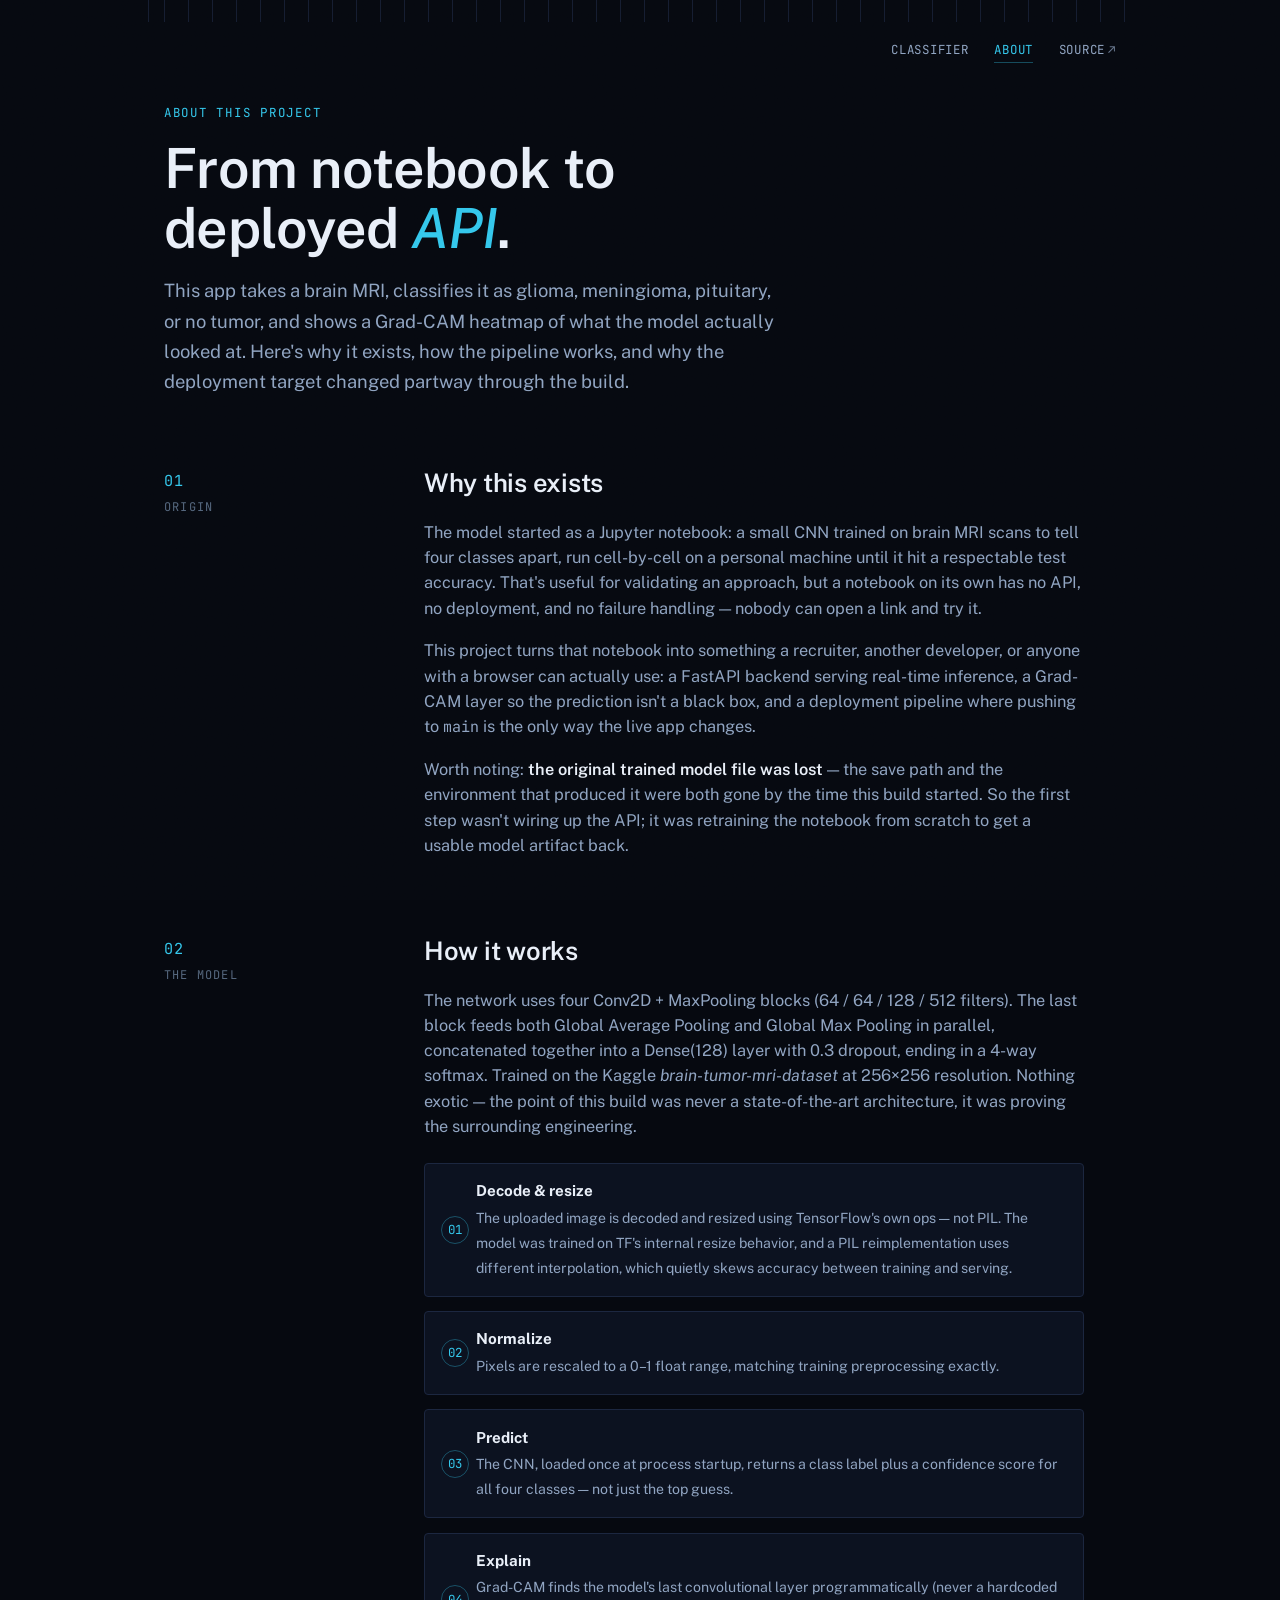
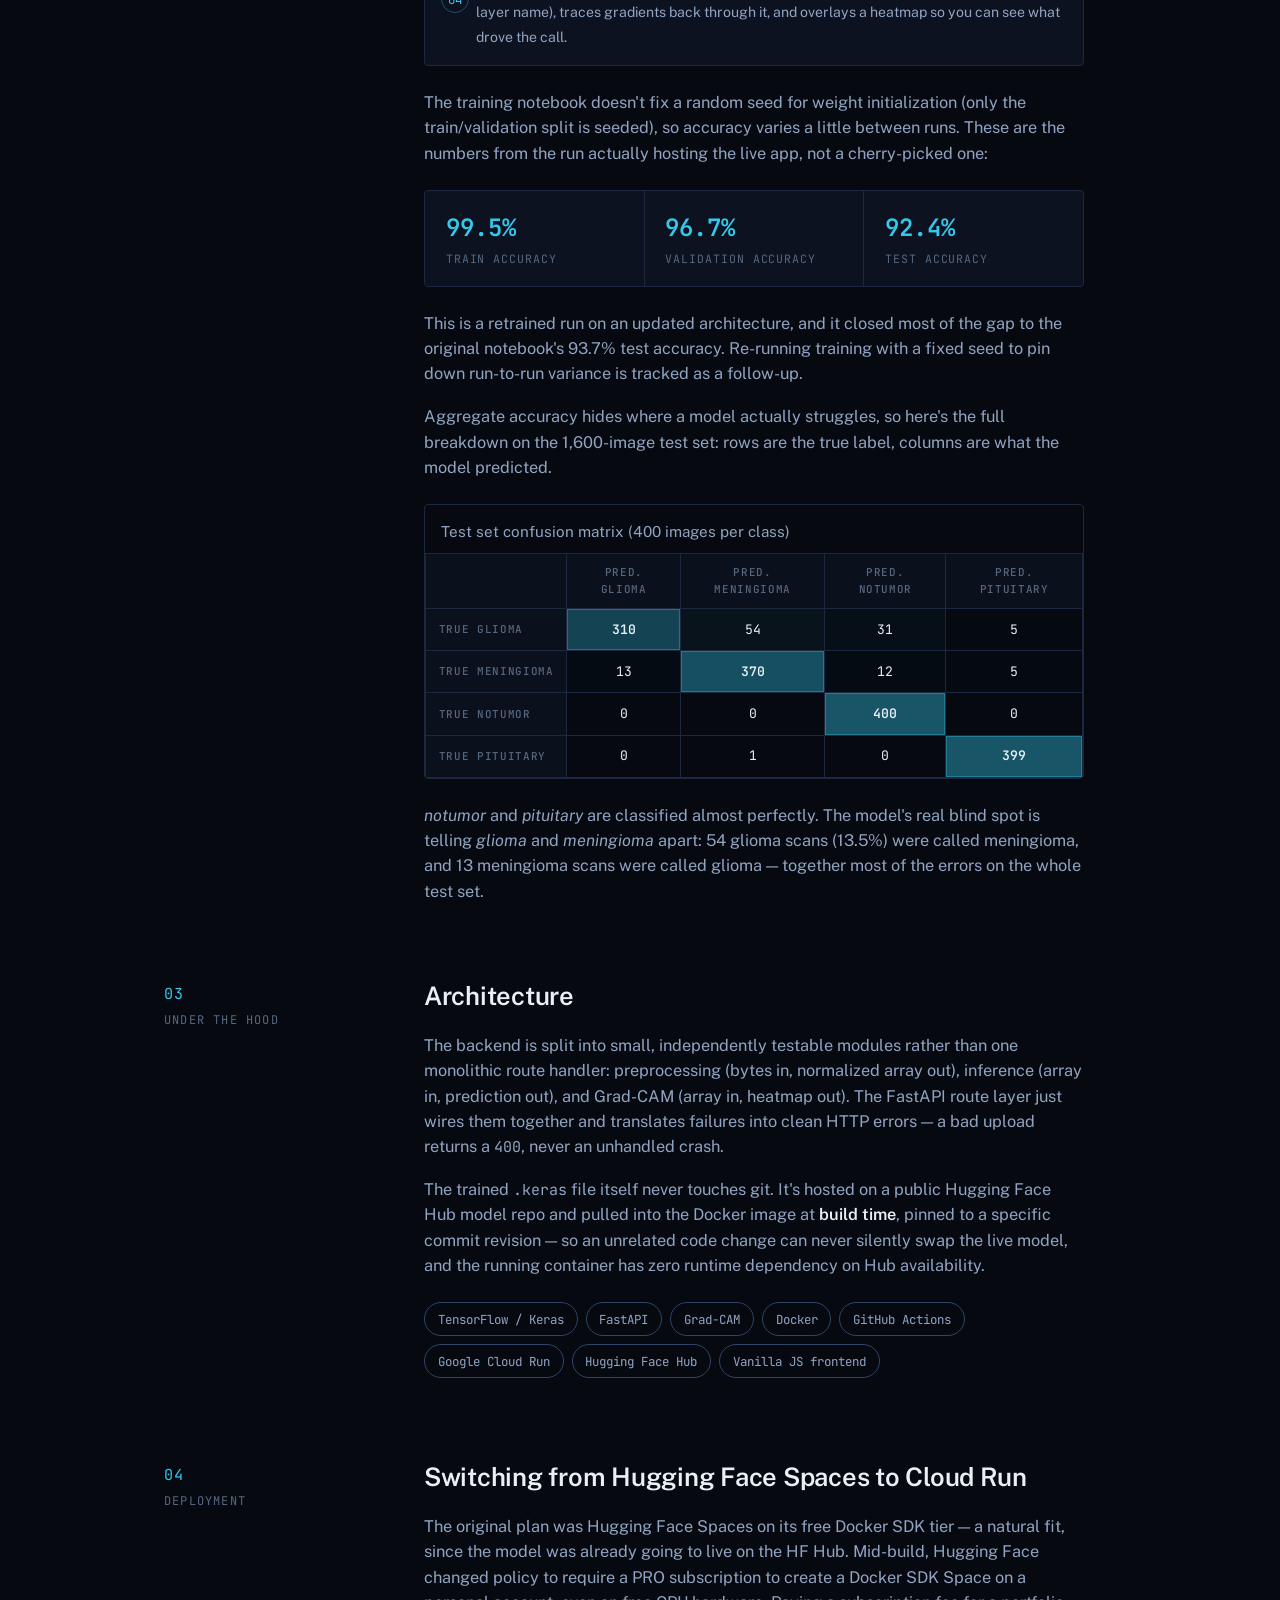
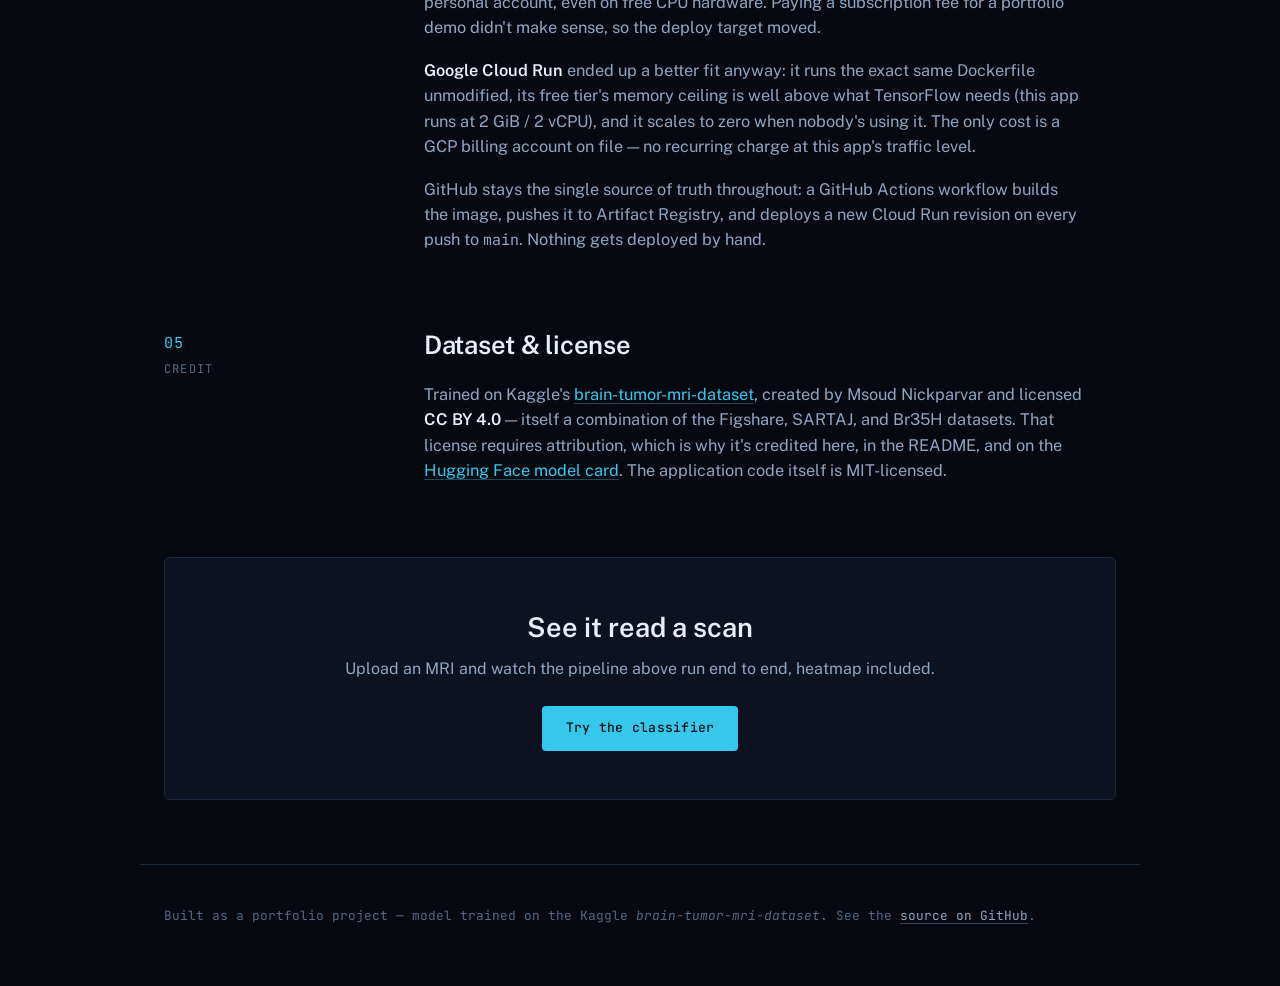
==== commit 284b20dd: "Fix background-shortcut learning and Grad-CAM/prediction mismatch Adds content_bounding_box_crop/cro" ====
--- a/static/about.html
+++ b/static/about.html
@@ -101,6 +101,64 @@
         the original notebook's 93.7% test accuracy. Re-running training with a fixed seed to
         pin down run-to-run variance is tracked as a follow-up.
       </p>
+
+      <p>
+        Aggregate accuracy hides where a model actually struggles, so here's the full
+        breakdown on the 1,600-image test set: rows are the true label, columns are what the
+        model predicted.
+      </p>
+
+      <div class="confusion-matrix-wrap">
+        <table class="confusion-matrix">
+          <caption>Test set confusion matrix (400 images per class)</caption>
+          <thead>
+            <tr>
+              <th scope="col"></th>
+              <th scope="col">Pred. glioma</th>
+              <th scope="col">Pred. meningioma</th>
+              <th scope="col">Pred. notumor</th>
+              <th scope="col">Pred. pituitary</th>
+            </tr>
+          </thead>
+          <tbody>
+            <tr>
+              <th scope="row">True glioma</th>
+              <td class="diag" style="--intensity: 0.31">310</td>
+              <td style="--intensity: 0.054">54</td>
+              <td style="--intensity: 0.031">31</td>
+              <td style="--intensity: 0.005">5</td>
+            </tr>
+            <tr>
+              <th scope="row">True meningioma</th>
+              <td style="--intensity: 0.013">13</td>
+              <td class="diag" style="--intensity: 0.37">370</td>
+              <td style="--intensity: 0.012">12</td>
+              <td style="--intensity: 0.005">5</td>
+            </tr>
+            <tr>
+              <th scope="row">True notumor</th>
+              <td style="--intensity: 0">0</td>
+              <td style="--intensity: 0">0</td>
+              <td class="diag" style="--intensity: 0.4">400</td>
+              <td style="--intensity: 0">0</td>
+            </tr>
+            <tr>
+              <th scope="row">True pituitary</th>
+              <td style="--intensity: 0">0</td>
+              <td style="--intensity: 0.001">1</td>
+              <td style="--intensity: 0">0</td>
+              <td class="diag" style="--intensity: 0.399">399</td>
+            </tr>
+          </tbody>
+        </table>
+      </div>
+
+      <p>
+        <em>notumor</em> and <em>pituitary</em> are classified almost perfectly. The model's
+        real blind spot is telling <em>glioma</em> and <em>meningioma</em> apart: 54 glioma
+        scans (13.5%) were called meningioma, and 13 meningioma scans were called glioma
+        &mdash; together most of the errors on the whole test set.
+      </p>
     </div>
   </section>
 
--- a/static/style.css
+++ b/static/style.css
@@ -553,6 +553,28 @@
   font-family: var(--font-mono);
 }
 
+/* Matches app/gradcam.py's _apply_jet_colormap exactly -- brightness peaks
+   mid-scale (green/yellow), not at either end, so a color legend is more
+   accurate here than describing the map as "brighter = more influence". */
+.heatmap-legend {
+  display: block;
+  margin-top: 0.5rem;
+  height: 6px;
+  border-radius: 3px;
+  background: linear-gradient(
+    90deg,
+    rgb(0, 0, 128) 0%,
+    rgb(0, 0, 255) 12%,
+    rgb(0, 128, 255) 25%,
+    rgb(0, 255, 255) 38%,
+    rgb(128, 255, 128) 50%,
+    rgb(255, 255, 0) 62%,
+    rgb(255, 128, 0) 75%,
+    rgb(255, 0, 0) 88%,
+    rgb(128, 0, 0) 100%
+  );
+}
+
 .predicted-label-tag,
 .confidence-label-tag {
   margin: 0 0 0.4rem;
@@ -868,13 +890,65 @@
   color: var(--text-dim);
 }
 
-.pull-quote {
-  border-left: 2px solid var(--accent);
-  margin: 1.75rem 0;
-  padding: 0.2rem 0 0.2rem 1.3rem;
-  font-style: italic;
-  font-size: 1.2rem;
+.confusion-matrix-wrap {
+  margin: 1.5rem 0;
+  overflow-x: auto;
+  border: 1px solid var(--panel-border);
+  border-radius: var(--radius);
+}
+
+.confusion-matrix {
+  border-collapse: collapse;
+  width: 100%;
+  min-width: 460px;
+  font-family: var(--font-mono);
+  font-size: 0.82rem;
+}
+
+.confusion-matrix caption {
+  caption-side: top;
+  text-align: left;
+  padding: 0.9rem 1rem 0.6rem;
+  font-family: var(--font-display);
+  font-size: 0.95rem;
+  color: var(--text-dim);
+}
+
+.confusion-matrix th,
+.confusion-matrix td {
+  padding: 0.65rem 0.8rem;
+  text-align: center;
+  border: 1px solid var(--panel-border);
+}
+
+.confusion-matrix thead th {
+  color: var(--text-faint);
+  font-weight: 500;
+  text-transform: uppercase;
+  font-size: 0.68rem;
+  letter-spacing: 0.06em;
+  background: var(--bg-raised);
+}
+
+.confusion-matrix tbody th {
+  color: var(--text-faint);
+  font-weight: 500;
+  text-transform: uppercase;
+  font-size: 0.68rem;
+  letter-spacing: 0.06em;
+  text-align: left;
+  background: var(--bg-raised);
+  white-space: nowrap;
+}
+
+.confusion-matrix td {
   color: var(--text);
+  background: rgba(53, 200, 236, var(--intensity, 0));
+}
+
+.confusion-matrix td.diag {
+  font-weight: 600;
+  box-shadow: inset 0 0 0 1px var(--accent-line);
 }
 
 .story-cta {
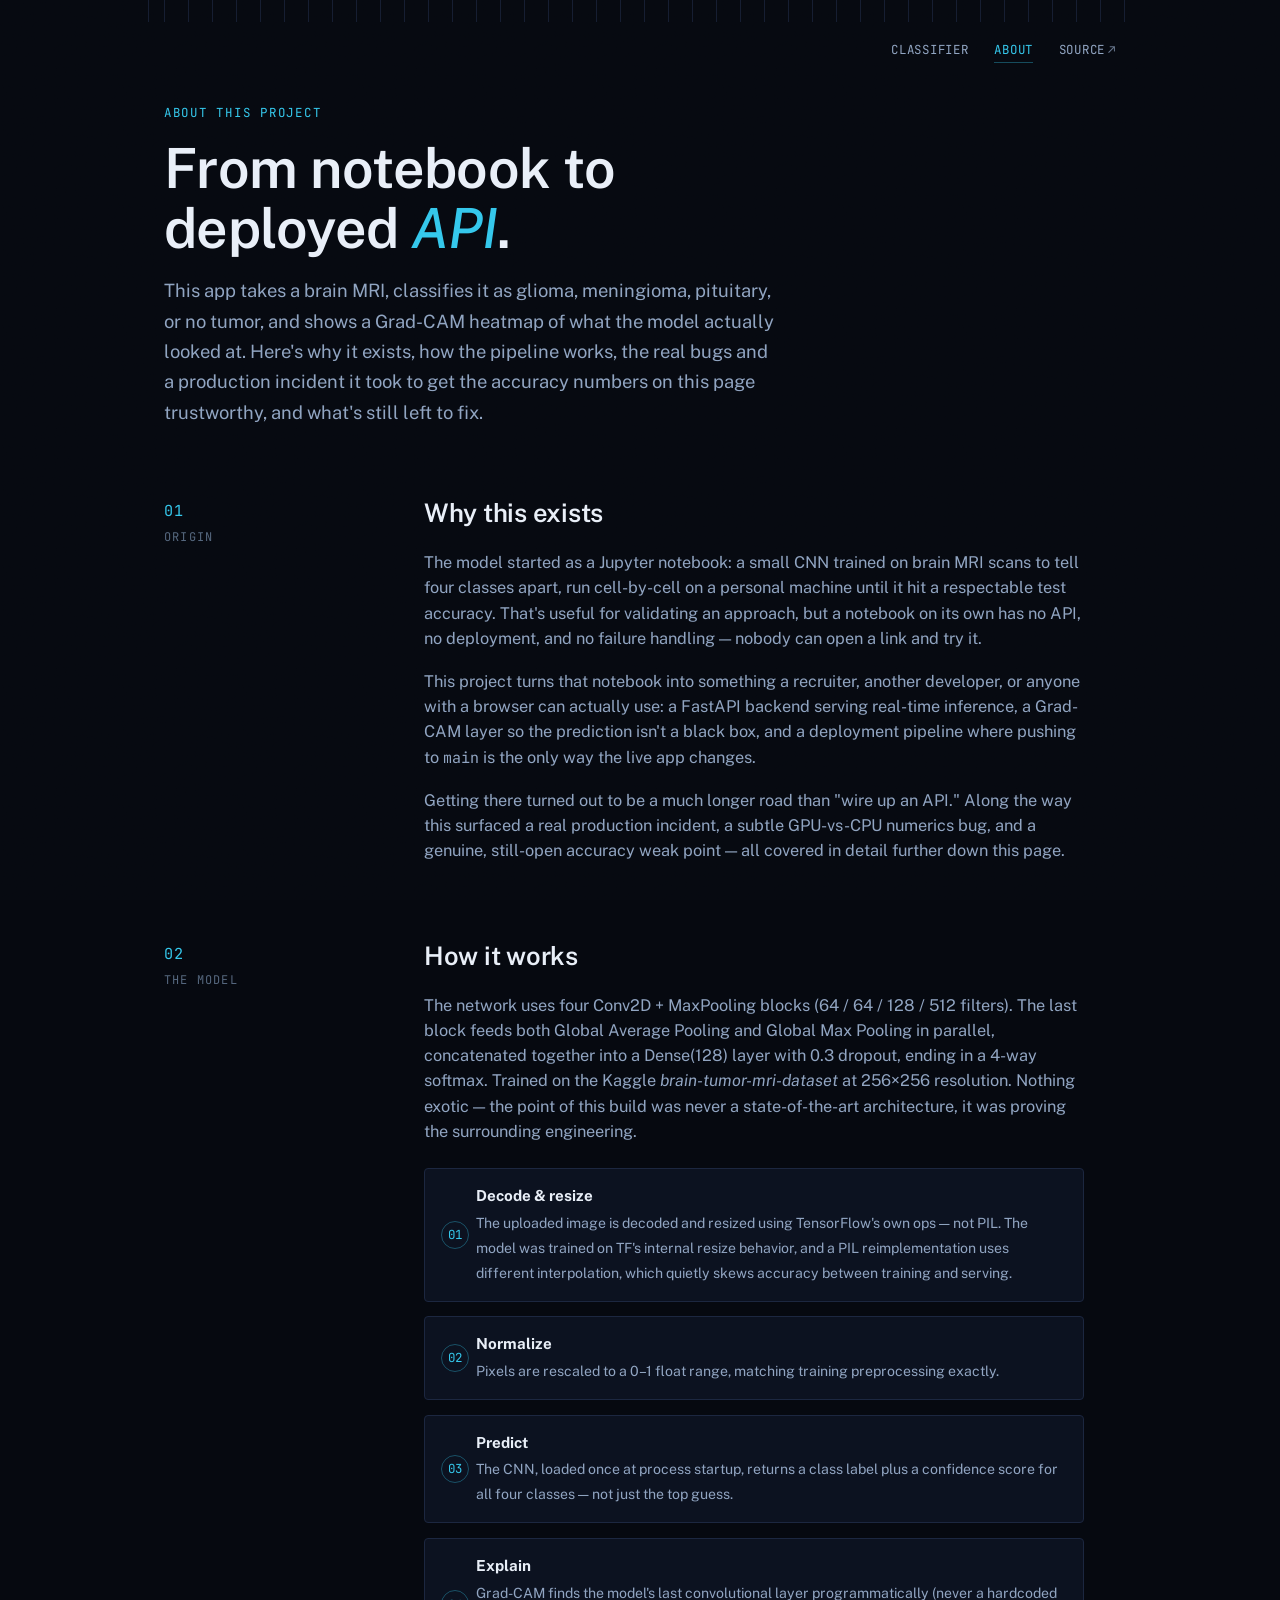
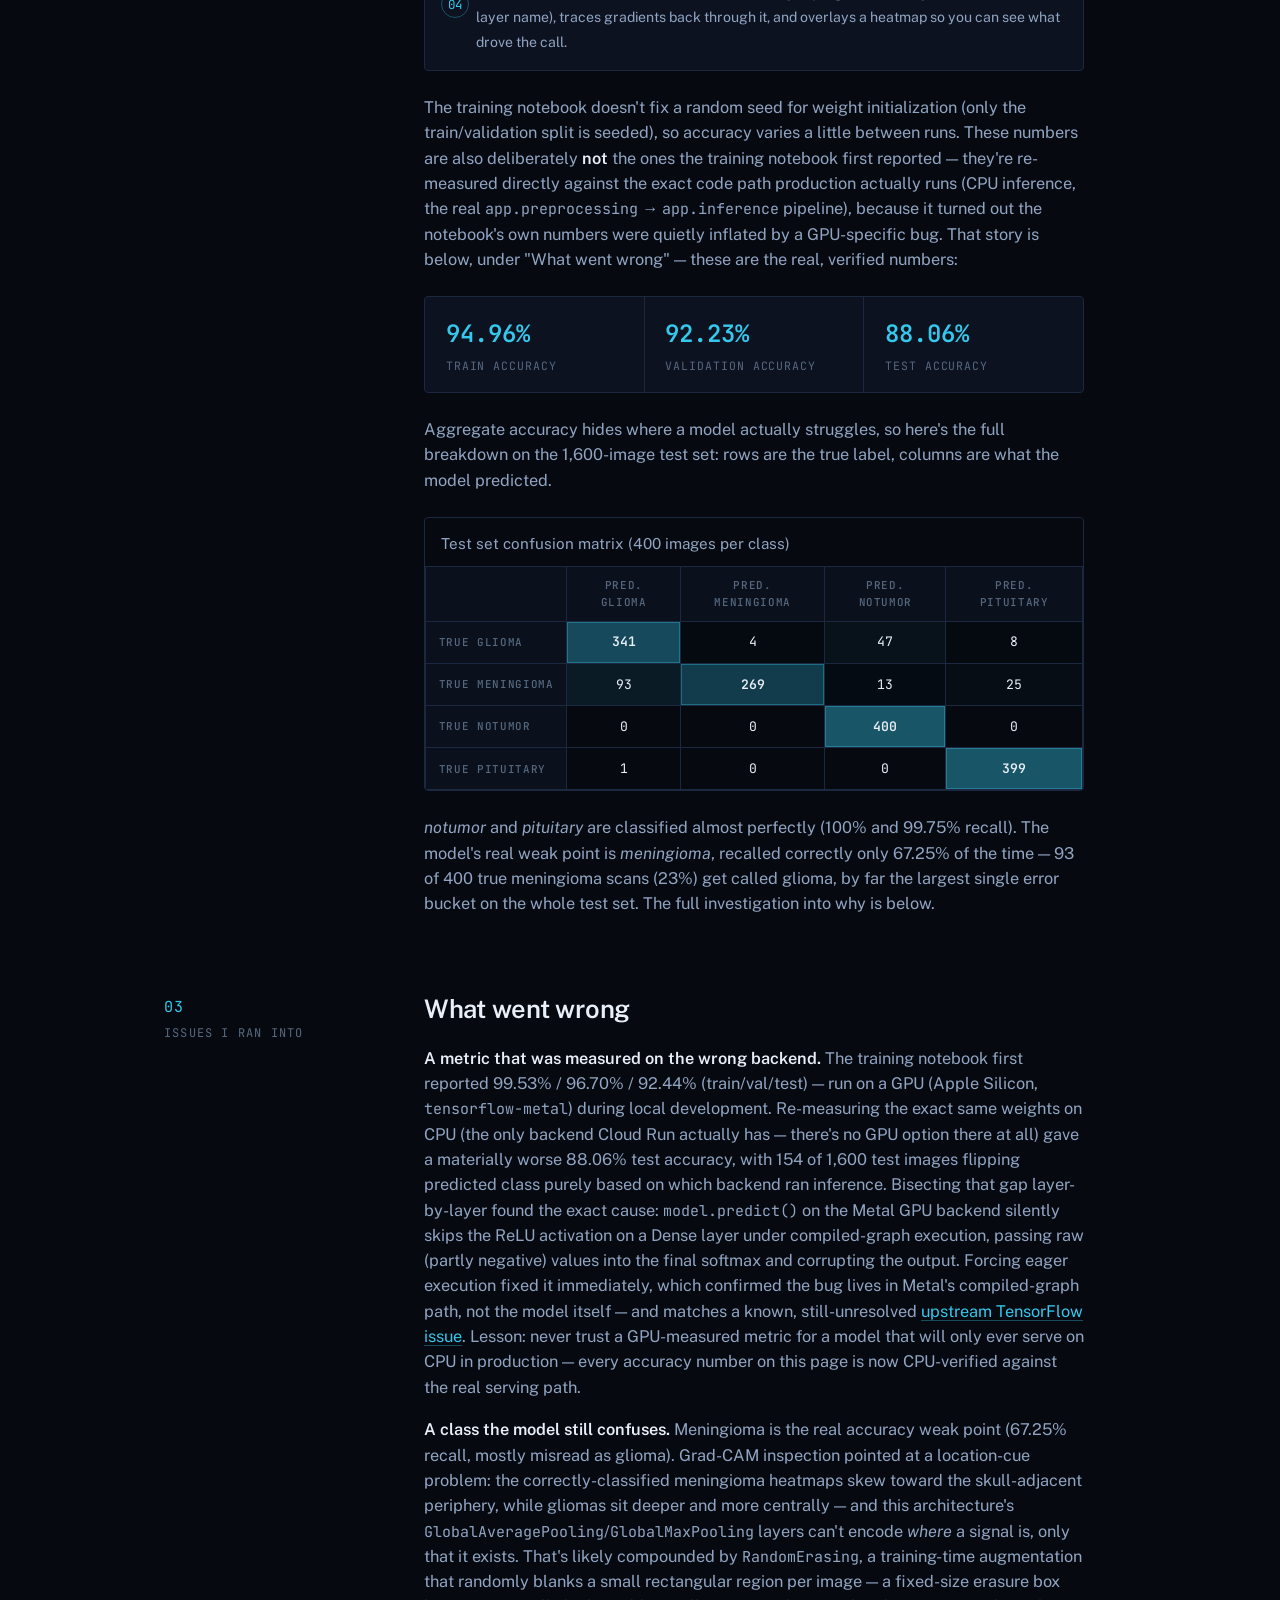
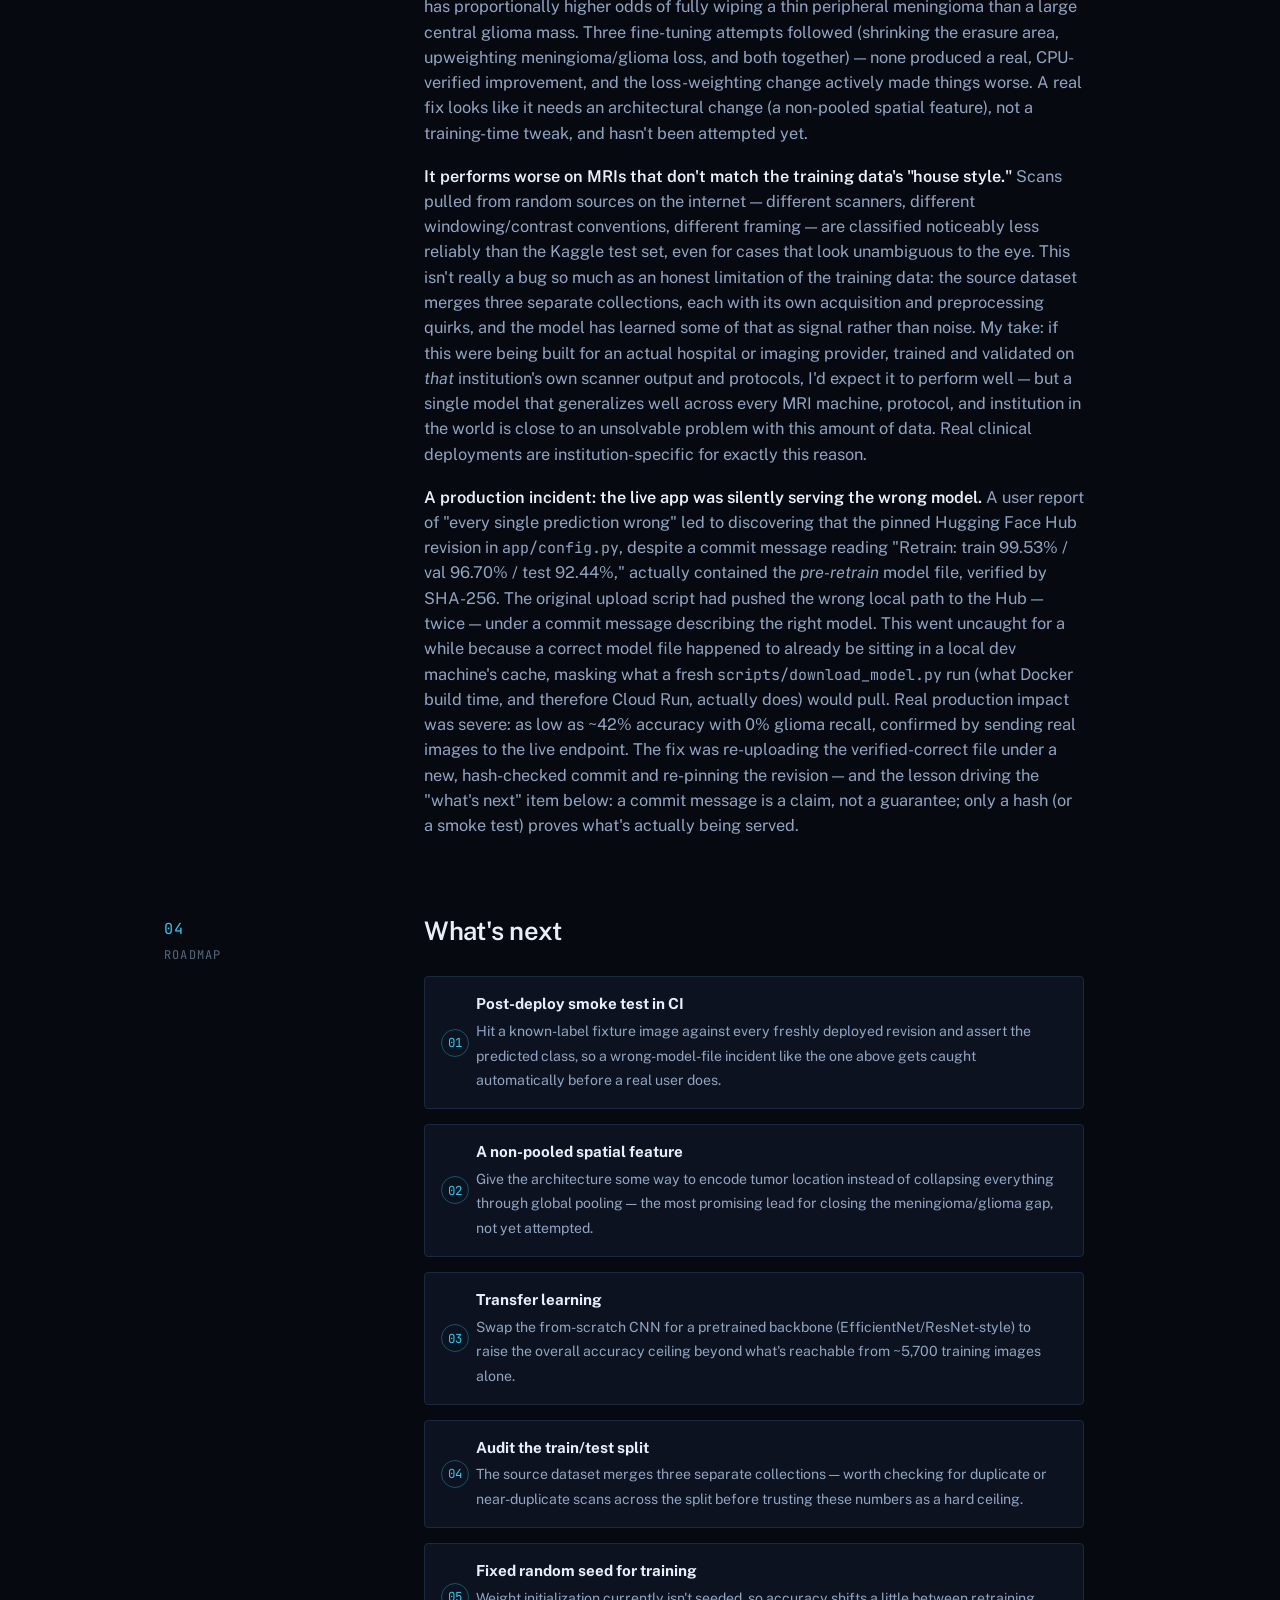
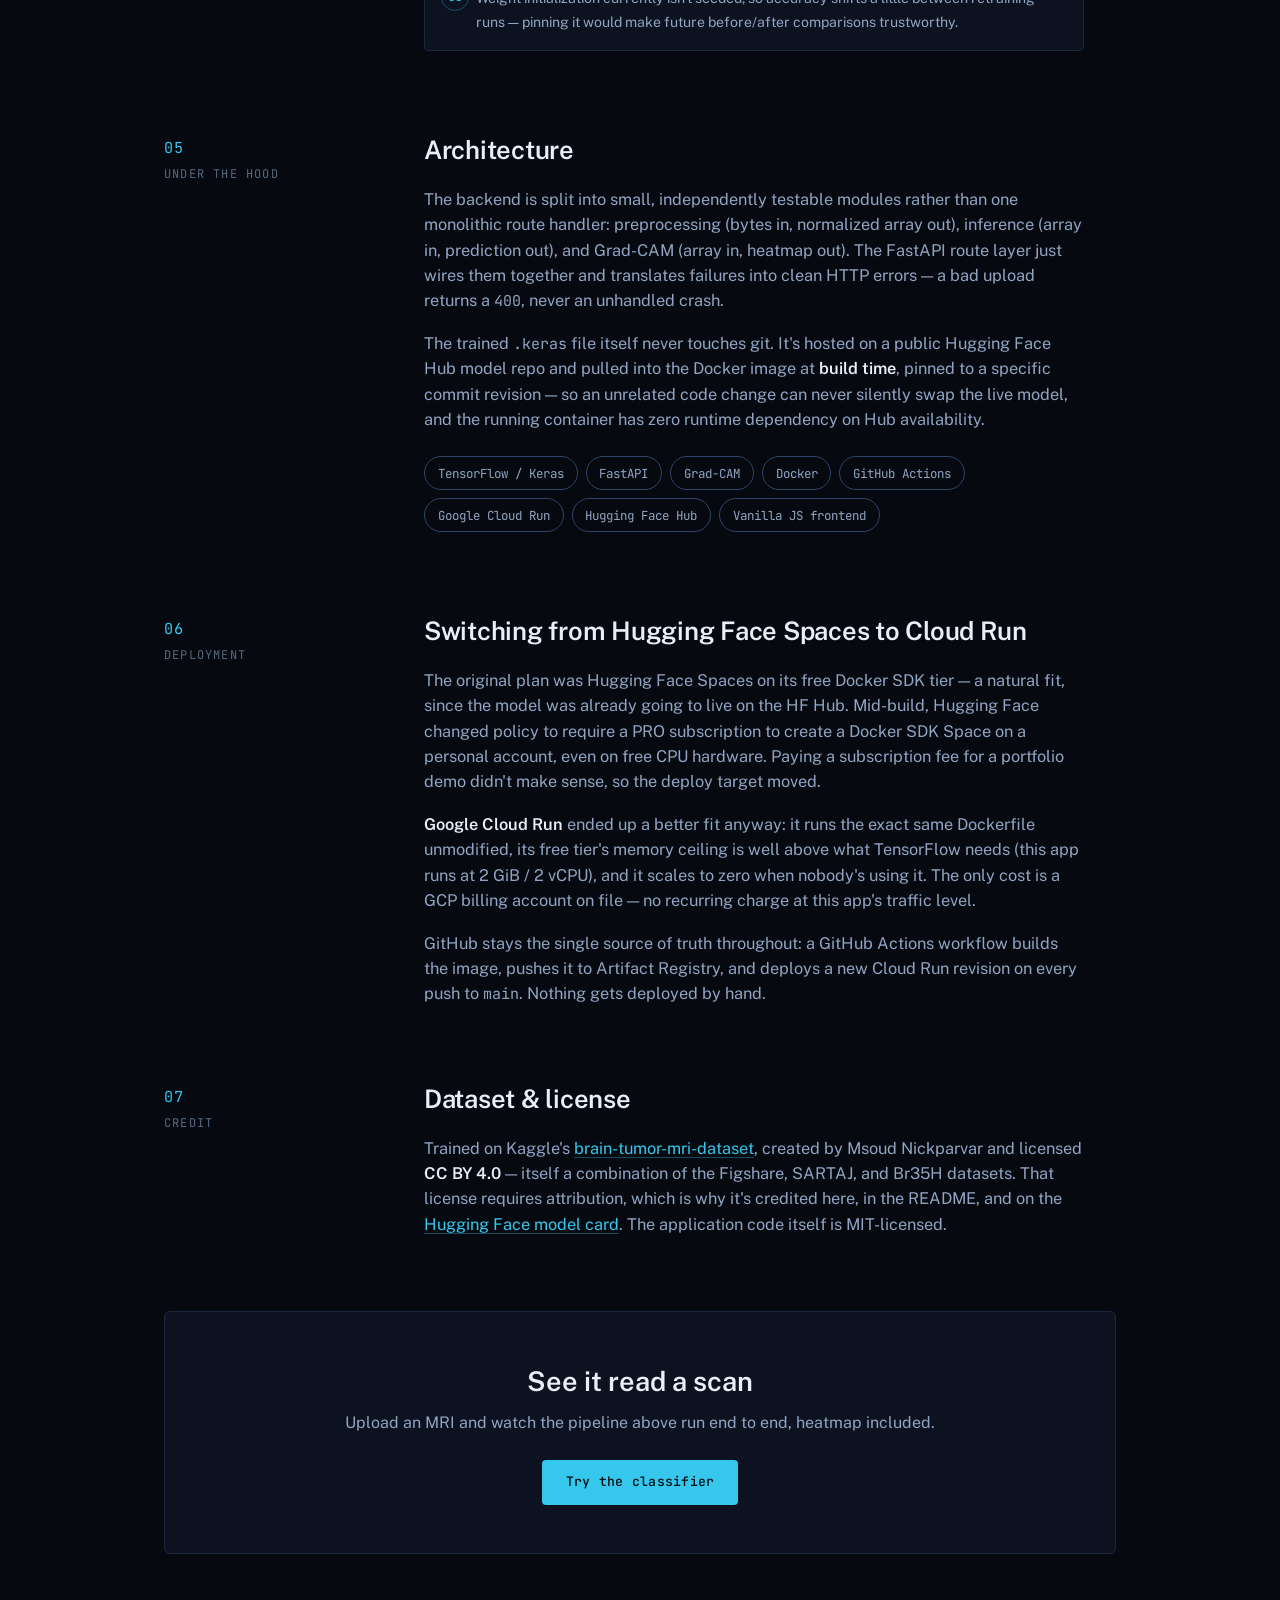
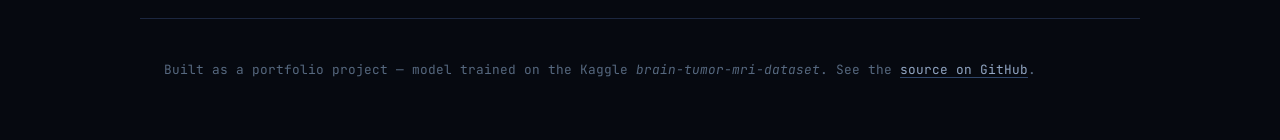
==== commit a444f43f: "about update" ====
--- a/static/about.html
+++ b/static/about.html
@@ -4,7 +4,7 @@
   <meta charset="UTF-8" />
   <meta name="viewport" content="width=device-width, initial-scale=1.0" />
   <title>About — MRI Tumor Classifier</title>
-  <meta name="description" content="Why this MRI tumor classifier was built, how the pipeline works, and why deployment moved from Hugging Face Spaces to Google Cloud Run." />
+  <meta name="description" content="Why this MRI tumor classifier was built, how the pipeline works, the real production incident and model-accuracy bugs uncovered along the way, and what's next." />
   <link rel="stylesheet" href="/static/style.css" />
 </head>
 <body>
@@ -25,7 +25,8 @@
     <p class="story-lede">
       This app takes a brain MRI, classifies it as glioma, meningioma, pituitary, or no tumor,
       and shows a Grad-CAM heatmap of what the model actually looked at. Here's why it exists,
-      how the pipeline works, and why the deployment target changed partway through the build.
+      how the pipeline works, the real bugs and a production incident it took to get the
+      accuracy numbers on this page trustworthy, and what's still left to fix.
     </p>
   </header>
 
@@ -47,10 +48,10 @@
         pipeline where pushing to <code>main</code> is the only way the live app changes.
       </p>
       <p>
-        Worth noting: <strong>the original trained model file was lost</strong> &mdash; the
-        save path and the environment that produced it were both gone by the time this build
-        started. So the first step wasn't wiring up the API; it was retraining the notebook
-        from scratch to get a usable model artifact back.
+        Getting there turned out to be a much longer road than "wire up an API." Along the
+        way this surfaced a real production incident, a subtle GPU-vs-CPU numerics bug, and
+        a genuine, still-open accuracy weak point &mdash; all covered in detail further down
+        this page.
       </p>
     </div>
   </section>
@@ -78,29 +79,28 @@
       <p>
         The training notebook doesn't fix a random seed for weight initialization (only the
         train/validation split is seeded), so accuracy varies a little between runs. These
-        are the numbers from the run actually hosting the live app, not a cherry-picked one:
+        numbers are also deliberately <strong>not</strong> the ones the training notebook first
+        reported &mdash; they're re-measured directly against the exact code path production
+        actually runs (CPU inference, the real <code>app.preprocessing</code> &rarr;
+        <code>app.inference</code> pipeline), because it turned out the notebook's own numbers
+        were quietly inflated by a GPU-specific bug. That story is below, under "What went
+        wrong" &mdash; these are the real, verified numbers:
       </p>
 
       <div class="stat-row">
         <div class="stat-cell">
-          <div class="stat-value">99.5%</div>
+          <div class="stat-value">94.96%</div>
           <div class="stat-label">Train accuracy</div>
         </div>
         <div class="stat-cell">
-          <div class="stat-value">96.7%</div>
+          <div class="stat-value">92.23%</div>
           <div class="stat-label">Validation accuracy</div>
         </div>
         <div class="stat-cell">
-          <div class="stat-value">92.4%</div>
+          <div class="stat-value">88.06%</div>
           <div class="stat-label">Test accuracy</div>
         </div>
       </div>
-
-      <p>
-        This is a retrained run on an updated architecture, and it closed most of the gap to
-        the original notebook's 93.7% test accuracy. Re-running training with a fixed seed to
-        pin down run-to-run variance is tracked as a follow-up.
-      </p>
 
       <p>
         Aggregate accuracy hides where a model actually struggles, so here's the full
@@ -123,17 +123,17 @@
           <tbody>
             <tr>
               <th scope="row">True glioma</th>
-              <td class="diag" style="--intensity: 0.31">310</td>
-              <td style="--intensity: 0.054">54</td>
-              <td style="--intensity: 0.031">31</td>
-              <td style="--intensity: 0.005">5</td>
+              <td class="diag" style="--intensity: 0.341">341</td>
+              <td style="--intensity: 0.004">4</td>
+              <td style="--intensity: 0.047">47</td>
+              <td style="--intensity: 0.008">8</td>
             </tr>
             <tr>
               <th scope="row">True meningioma</th>
+              <td style="--intensity: 0.093">93</td>
+              <td class="diag" style="--intensity: 0.269">269</td>
               <td style="--intensity: 0.013">13</td>
-              <td class="diag" style="--intensity: 0.37">370</td>
-              <td style="--intensity: 0.012">12</td>
-              <td style="--intensity: 0.005">5</td>
+              <td style="--intensity: 0.025">25</td>
             </tr>
             <tr>
               <th scope="row">True notumor</th>
@@ -144,8 +144,8 @@
             </tr>
             <tr>
               <th scope="row">True pituitary</th>
-              <td style="--intensity: 0">0</td>
               <td style="--intensity: 0.001">1</td>
+              <td style="--intensity: 0">0</td>
               <td style="--intensity: 0">0</td>
               <td class="diag" style="--intensity: 0.399">399</td>
             </tr>
@@ -154,16 +154,104 @@
       </div>
 
       <p>
-        <em>notumor</em> and <em>pituitary</em> are classified almost perfectly. The model's
-        real blind spot is telling <em>glioma</em> and <em>meningioma</em> apart: 54 glioma
-        scans (13.5%) were called meningioma, and 13 meningioma scans were called glioma
-        &mdash; together most of the errors on the whole test set.
-      </p>
+        <em>notumor</em> and <em>pituitary</em> are classified almost perfectly (100% and
+        99.75% recall). The model's real weak point is <em>meningioma</em>, recalled correctly
+        only 67.25% of the time &mdash; 93 of 400 true meningioma scans (23%) get called
+        glioma, by far the largest single error bucket on the whole test set. The full
+        investigation into why is below.
+      </p>
+    </div>
+  </section>
+
+  <section class="story-section" id="issues">
+    <div class="story-section-label"><span>03</span>Issues I ran into</div>
+    <div class="story-body">
+      <h2>What went wrong</h2>
+      <p>
+        <strong>A metric that was measured on the wrong backend.</strong> The training
+        notebook first reported 99.53% / 96.70% / 92.44% (train/val/test) &mdash; run on a
+        GPU (Apple Silicon, <code>tensorflow-metal</code>) during local development. Re-measuring
+        the exact same weights on CPU (the only backend Cloud Run actually has &mdash; there's
+        no GPU option there at all) gave a materially worse 88.06% test accuracy, with 154 of
+        1,600 test images flipping predicted class purely based on which backend ran inference.
+        Bisecting that gap layer-by-layer found the exact cause: <code>model.predict()</code>
+        on the Metal GPU backend silently skips the ReLU activation on a Dense layer under
+        compiled-graph execution, passing raw (partly negative) values into the final softmax
+        and corrupting the output. Forcing eager execution fixed it immediately, which
+        confirmed the bug lives in Metal's compiled-graph path, not the model itself &mdash; and
+        matches a known, still-unresolved
+        <a href="https://github.com/tensorflow/tensorflow/issues/61650" target="_blank" rel="noopener">upstream TensorFlow issue</a>.
+        Lesson: never trust a GPU-measured metric for a model that will only ever serve on CPU
+        in production &mdash; every accuracy number on this page is now CPU-verified against the
+        real serving path.
+      </p>
+      <p>
+        <strong>A class the model still confuses.</strong> Meningioma is the real accuracy
+        weak point (67.25% recall, mostly misread as glioma). Grad-CAM inspection pointed at a
+        location-cue problem: the correctly-classified meningioma heatmaps skew toward the
+        skull-adjacent periphery, while gliomas sit deeper and more centrally &mdash; and this
+        architecture's <code>GlobalAveragePooling</code>/<code>GlobalMaxPooling</code> layers
+        can't encode <em>where</em> a signal is, only that it exists. That's likely compounded
+        by <code>RandomErasing</code>, a training-time augmentation that randomly blanks a
+        small rectangular region per image &mdash; a fixed-size erasure box has proportionally
+        higher odds of fully wiping a thin peripheral meningioma than a large central glioma
+        mass. Three fine-tuning attempts followed (shrinking the erasure area, upweighting
+        meningioma/glioma loss, and both together) &mdash; none produced a real, CPU-verified
+        improvement, and the loss-weighting change actively made things worse. A real fix
+        looks like it needs an architectural change (a non-pooled spatial feature), not a
+        training-time tweak, and hasn't been attempted yet.
+      </p>
+      <p>
+        <strong>It performs worse on MRIs that don't match the training data's "house
+        style."</strong> Scans pulled from random sources on the internet &mdash; different
+        scanners, different windowing/contrast conventions, different framing &mdash; are
+        classified noticeably less reliably than the Kaggle test set, even for cases that look
+        unambiguous to the eye. This isn't really a bug so much as an honest limitation of the
+        training data: the source dataset merges three separate collections, each with its own
+        acquisition and preprocessing quirks, and the model has learned some of that as signal
+        rather than noise. My take: if this were being built for an actual hospital or imaging
+        provider, trained and validated on <em>that</em> institution's own scanner output and
+        protocols, I'd expect it to perform well &mdash; but a single model that generalizes
+        well across every MRI machine, protocol, and institution in the world is close to an
+        unsolvable problem with this amount of data. Real clinical deployments are
+        institution-specific for exactly this reason.
+      </p>
+      <p>
+        <strong>A production incident: the live app was silently serving the wrong model.</strong>
+        A user report of "every single prediction wrong" led to discovering that the pinned
+        Hugging Face Hub revision in <code>app/config.py</code>, despite a commit message
+        reading "Retrain: train 99.53% / val 96.70% / test 92.44%," actually contained the
+        <em>pre-retrain</em> model file, verified by SHA-256. The original upload script had
+        pushed the wrong local path to the Hub &mdash; twice &mdash; under a commit message
+        describing the right model. This went uncaught for a while because a correct model
+        file happened to already be sitting in a local dev machine's cache, masking what a
+        fresh <code>scripts/download_model.py</code> run (what Docker build time, and
+        therefore Cloud Run, actually does) would pull. Real production impact was severe:
+        as low as ~42% accuracy with 0% glioma recall, confirmed by sending real images to
+        the live endpoint. The fix was re-uploading the verified-correct file under a new,
+        hash-checked commit and re-pinning the revision &mdash; and the lesson driving the
+        "what's next" item below: a commit message is a claim, not a guarantee; only a hash
+        (or a smoke test) proves what's actually being served.
+      </p>
+    </div>
+  </section>
+
+  <section class="story-section" id="next">
+    <div class="story-section-label"><span>04</span>Roadmap</div>
+    <div class="story-body">
+      <h2>What's next</h2>
+      <ol class="pipeline">
+        <li><strong>Post-deploy smoke test in CI</strong><span>Hit a known-label fixture image against every freshly deployed revision and assert the predicted class, so a wrong-model-file incident like the one above gets caught automatically before a real user does.</span></li>
+        <li><strong>A non-pooled spatial feature</strong><span>Give the architecture some way to encode tumor location instead of collapsing everything through global pooling &mdash; the most promising lead for closing the meningioma/glioma gap, not yet attempted.</span></li>
+        <li><strong>Transfer learning</strong><span>Swap the from-scratch CNN for a pretrained backbone (EfficientNet/ResNet-style) to raise the overall accuracy ceiling beyond what's reachable from ~5,700 training images alone.</span></li>
+        <li><strong>Audit the train/test split</strong><span>The source dataset merges three separate collections &mdash; worth checking for duplicate or near-duplicate scans across the split before trusting these numbers as a hard ceiling.</span></li>
+        <li><strong>Fixed random seed for training</strong><span>Weight initialization currently isn't seeded, so accuracy shifts a little between retraining runs &mdash; pinning it would make future before/after comparisons trustworthy.</span></li>
+      </ol>
     </div>
   </section>
 
   <section class="story-section" id="stack">
-    <div class="story-section-label"><span>03</span>Under the hood</div>
+    <div class="story-section-label"><span>05</span>Under the hood</div>
     <div class="story-body">
       <h2>Architecture</h2>
       <p>
@@ -194,7 +282,7 @@
   </section>
 
   <section class="story-section" id="deploy">
-    <div class="story-section-label"><span>04</span>Deployment</div>
+    <div class="story-section-label"><span>06</span>Deployment</div>
     <div class="story-body">
       <h2>Switching from Hugging Face Spaces to Cloud Run</h2>
       <p>
@@ -220,7 +308,7 @@
   </section>
 
   <section class="story-section" id="dataset">
-    <div class="story-section-label"><span>05</span>Credit</div>
+    <div class="story-section-label"><span>07</span>Credit</div>
     <div class="story-body">
       <h2>Dataset &amp; license</h2>
       <p>
--- a/static/style.css
+++ b/static/style.css
@@ -490,6 +490,84 @@
   border-color: var(--accent);
 }
 
+/* ---------- Sample gallery ---------- */
+
+.sample-gallery {
+  margin-top: 1.5rem;
+  padding-top: 1.35rem;
+  border-top: 1px solid var(--panel-border);
+}
+
+.sample-gallery-label {
+  margin: 0 0 0.8rem;
+  font-family: var(--font-mono);
+  font-size: 0.72rem;
+  text-transform: uppercase;
+  letter-spacing: 0.1em;
+  color: var(--text-faint);
+}
+
+.sample-grid {
+  display: grid;
+  grid-template-columns: repeat(4, 1fr);
+  gap: 0.7rem;
+}
+
+@media (max-width: 480px) {
+  .sample-grid {
+    grid-template-columns: repeat(2, 1fr);
+  }
+}
+
+.sample-btn {
+  padding: 0;
+  border: 1px solid var(--panel-border);
+  border-radius: var(--radius);
+  background: var(--bg-raised);
+  cursor: pointer;
+  overflow: hidden;
+  transition: border-color 0.15s ease, box-shadow 0.15s ease, opacity 0.15s ease;
+}
+
+.sample-btn:hover:not(:disabled),
+.sample-btn:focus-visible {
+  border-color: var(--accent);
+  outline: none;
+}
+
+.sample-btn:disabled {
+  cursor: wait;
+  opacity: 0.6;
+}
+
+.sample-btn.is-selected {
+  border-color: var(--accent);
+  box-shadow: 0 0 0 1px var(--accent-line);
+}
+
+.sample-btn img {
+  display: block;
+  width: 100%;
+  aspect-ratio: 1;
+  object-fit: cover;
+  background: #000;
+}
+
+.sample-tag {
+  display: block;
+  padding: 0.4rem 0.3rem;
+  font-family: var(--font-mono);
+  font-size: 0.68rem;
+  text-transform: uppercase;
+  letter-spacing: 0.04em;
+  color: var(--text-dim);
+  text-align: center;
+}
+
+.sample-btn.is-selected .sample-tag {
+  color: var(--accent);
+}
+
 /* ---------- Error ---------- */
 
 .error-message {
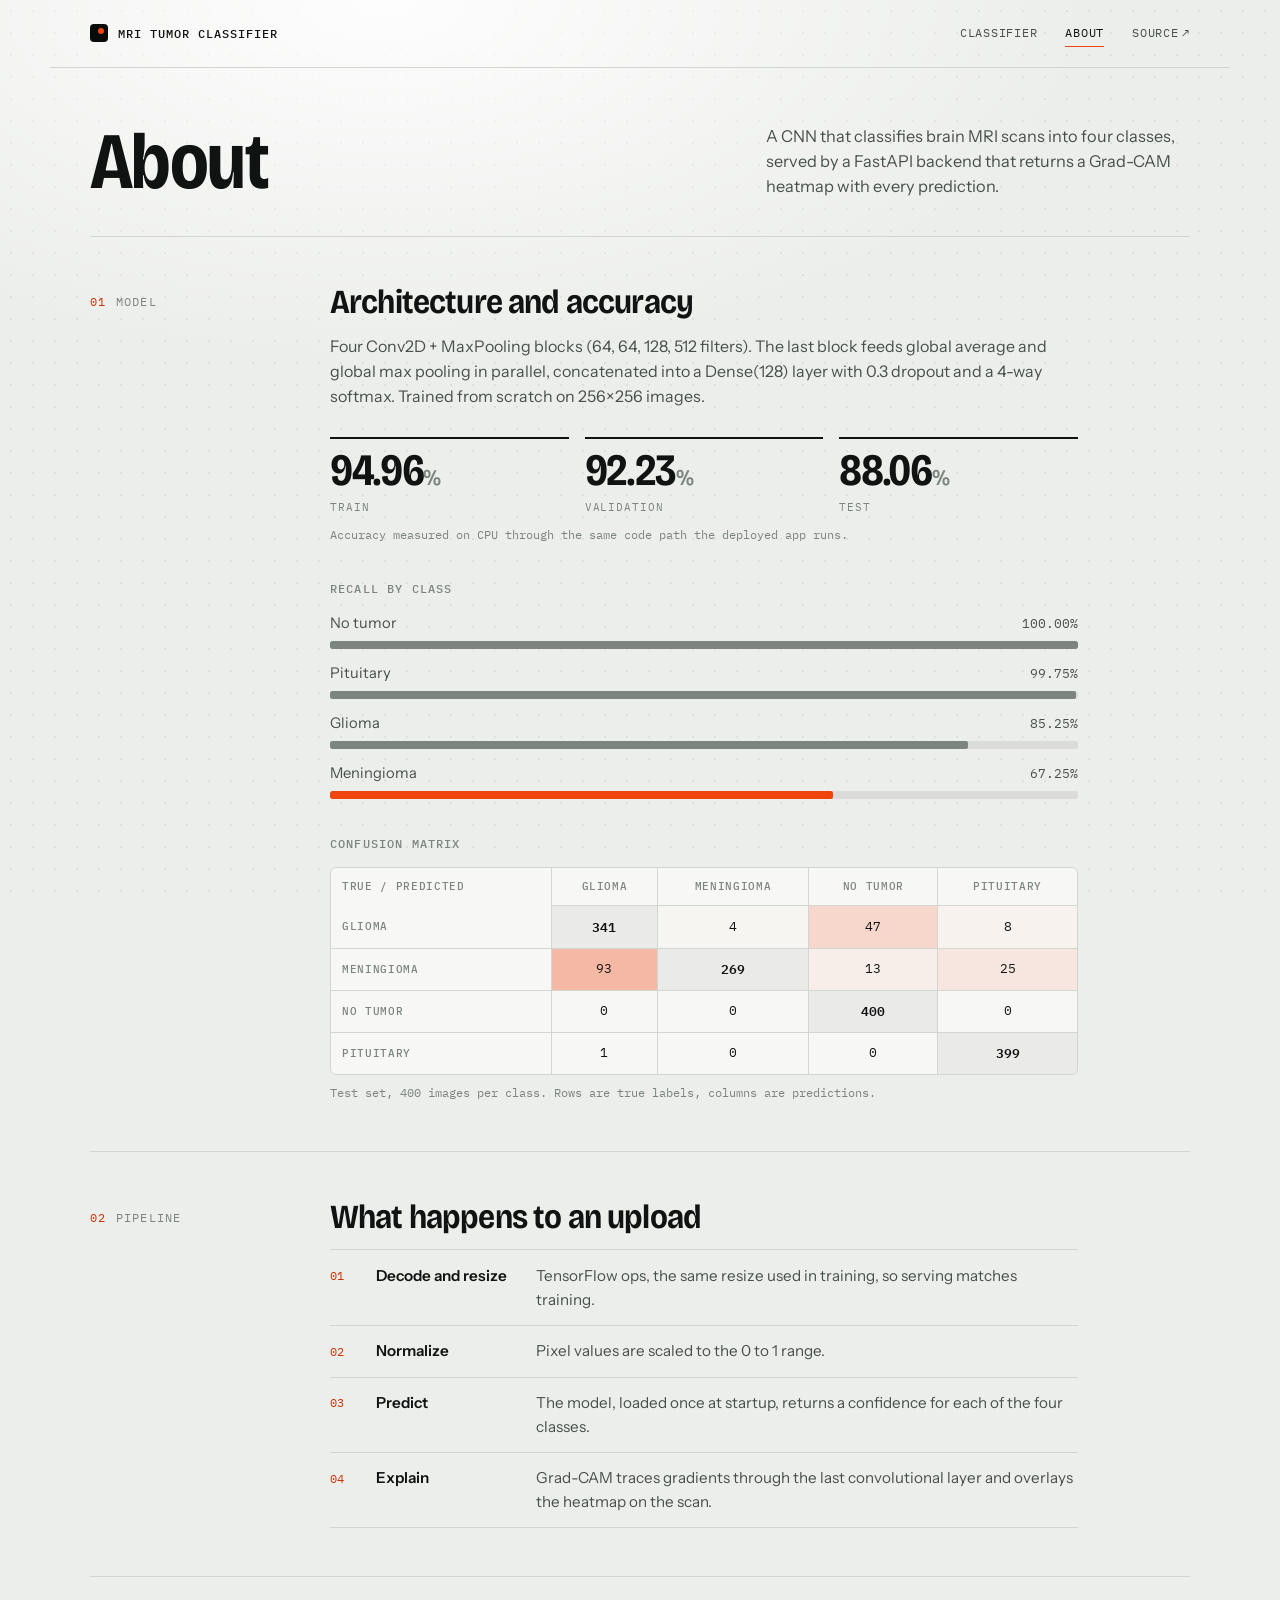
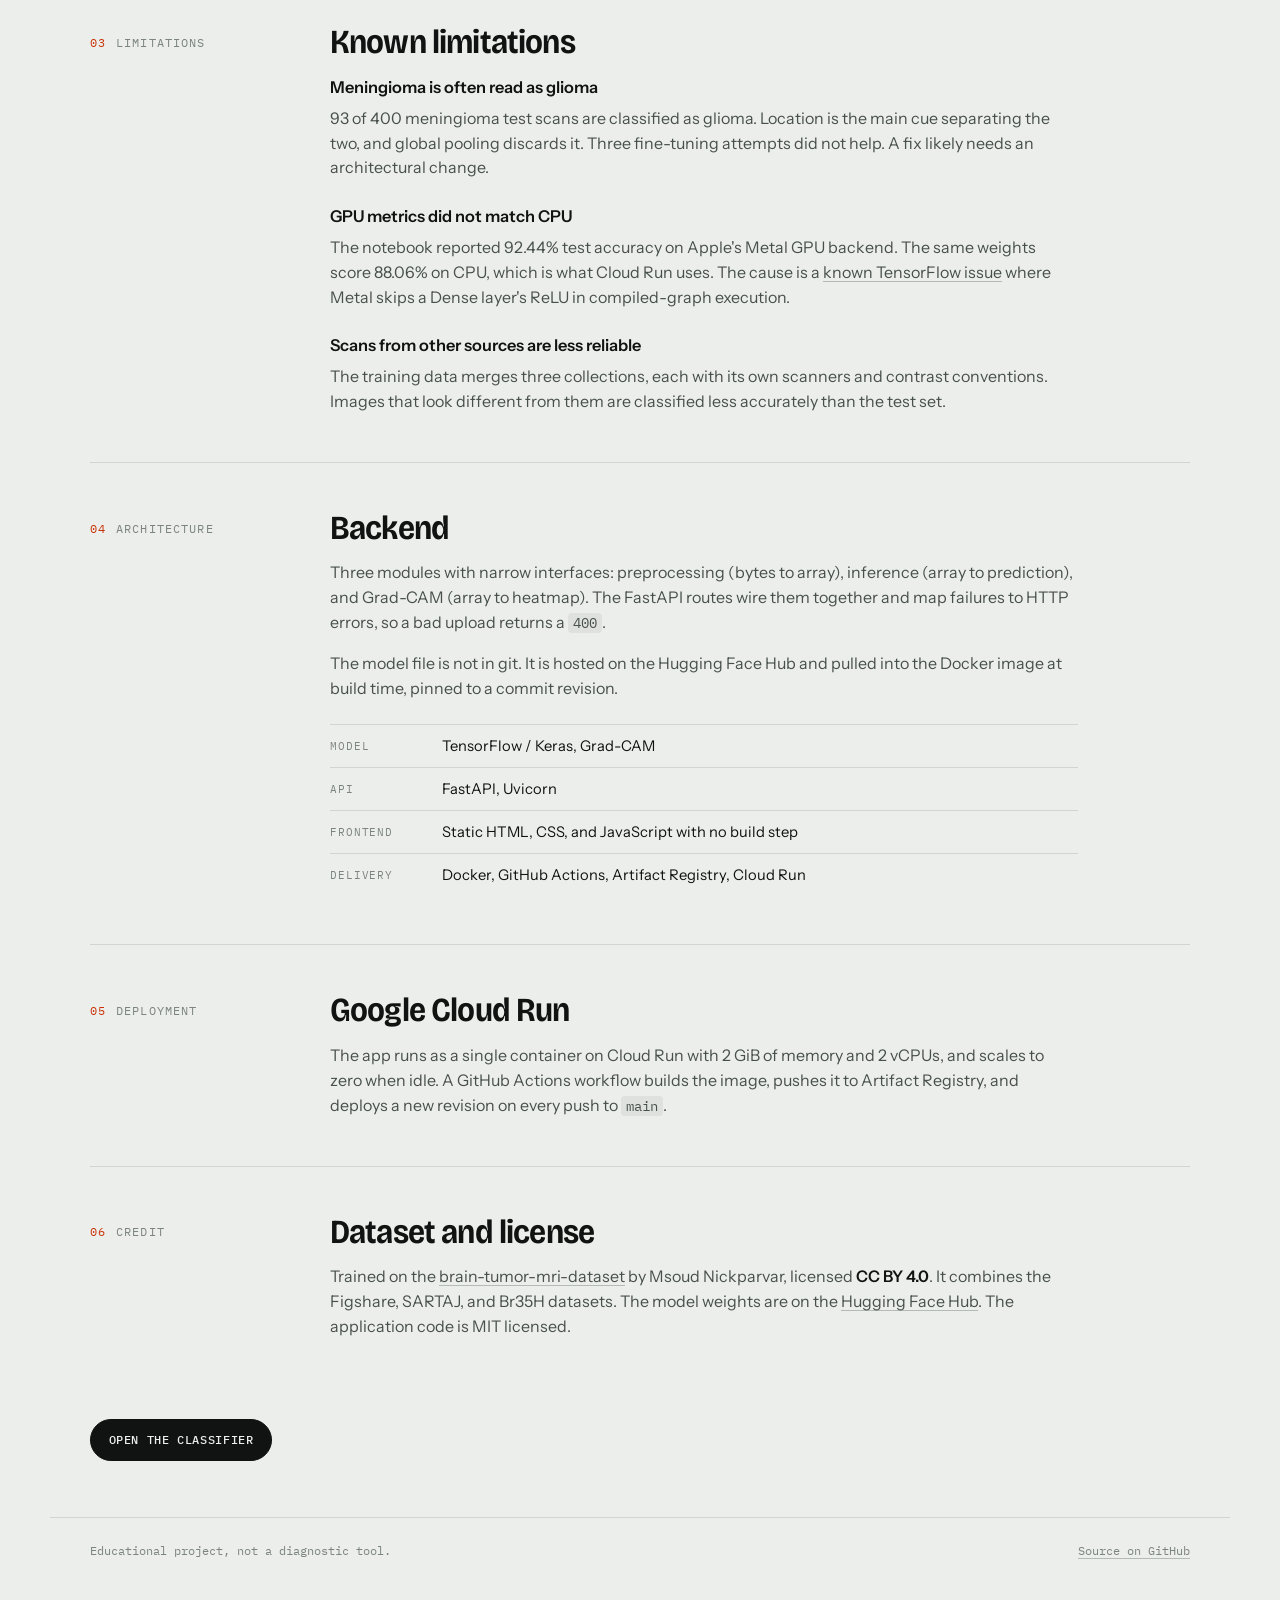
==== commit 8b46b869: "Redesign frontend, shorten About page, replace sample scans - New lightbox-style UI: film viewer, au" ====
--- a/static/about.html
+++ b/static/about.html
@@ -3,341 +3,225 @@
 <head>
   <meta charset="UTF-8" />
   <meta name="viewport" content="width=device-width, initial-scale=1.0" />
-  <title>About — MRI Tumor Classifier</title>
-  <meta name="description" content="Why this MRI tumor classifier was built, how the pipeline works, the real production incident and model-accuracy bugs uncovered along the way, and what's next." />
+  <title>About · MRI Tumor Classifier</title>
+  <meta name="description" content="Model architecture, measured accuracy, known limitations, and deployment of the MRI tumor classifier." />
+  <link rel="preconnect" href="https://fonts.googleapis.com" />
+  <link rel="preconnect" href="https://fonts.gstatic.com" crossorigin />
+  <link rel="stylesheet" href="https://fonts.googleapis.com/css2?family=Bricolage+Grotesque:opsz,wdth,wght@12..96,75..100,400..800&family=IBM+Plex+Mono:wght@400;500;600&family=Instrument+Sans:wght@400;500;600&display=swap" />
   <link rel="stylesheet" href="/static/style.css" />
 </head>
 <body>
-  <div class="ruler" aria-hidden="true"></div>
-
-  <nav class="topnav" aria-label="Primary">
-    <span></span>
-    <div class="topnav-links">
+  <header class="shell topbar">
+    <a class="wordmark" href="/">
+      <span class="wordmark-mark" aria-hidden="true"></span>
+      <span class="wordmark-text">MRI Tumor Classifier</span>
+    </a>
+    <nav class="topnav" aria-label="Primary">
       <a href="/">Classifier</a>
       <a href="/about" aria-current="page">About</a>
       <a class="external" href="https://github.com/kellanmcintosh/MRI-tumor-Detection-app" target="_blank" rel="noopener">Source</a>
-    </div>
-  </nav>
-
-  <header class="story-hero">
-    <p class="story-eyebrow">About this project</p>
-    <h1>From notebook to deployed <em>API</em>.</h1>
-    <p class="story-lede">
-      This app takes a brain MRI, classifies it as glioma, meningioma, pituitary, or no tumor,
-      and shows a Grad-CAM heatmap of what the model actually looked at. Here's why it exists,
-      how the pipeline works, the real bugs and a production incident it took to get the
-      accuracy numbers on this page trustworthy, and what's still left to fix.
-    </p>
+    </nav>
   </header>
 
-  <section class="story-section" id="why">
-    <div class="story-section-label"><span>01</span>Origin</div>
-    <div class="story-body">
-      <h2>Why this exists</h2>
+  <div class="shell">
+    <div class="page-head page-head-about">
+      <h1>About</h1>
       <p>
-        The model started as a Jupyter notebook: a small CNN trained on brain MRI scans to
-        tell four classes apart, run cell-by-cell on a personal machine until it hit a
-        respectable test accuracy. That's useful for validating an approach, but a notebook
-        on its own has no API, no deployment, and no failure handling &mdash; nobody can open
-        a link and try it.
-      </p>
-      <p>
-        This project turns that notebook into something a recruiter, another developer,
-        or anyone with a browser can actually use: a FastAPI backend serving real-time
-        inference, a Grad-CAM layer so the prediction isn't a black box, and a deployment
-        pipeline where pushing to <code>main</code> is the only way the live app changes.
-      </p>
-      <p>
-        Getting there turned out to be a much longer road than "wire up an API." Along the
-        way this surfaced a real production incident, a subtle GPU-vs-CPU numerics bug, and
-        a genuine, still-open accuracy weak point &mdash; all covered in detail further down
-        this page.
+        A CNN that classifies brain MRI scans into four classes, served by a FastAPI
+        backend that returns a Grad-CAM heatmap with every prediction.
       </p>
     </div>
-  </section>
-
-  <section class="story-section" id="model">
-    <div class="story-section-label"><span>02</span>The model</div>
-    <div class="story-body">
-      <h2>How it works</h2>
-      <p>
-        The network uses four Conv2D + MaxPooling blocks (64 / 64 / 128 / 512 filters). The
-        last block feeds both Global Average Pooling and Global Max Pooling in parallel,
-        concatenated together into a Dense(128) layer with 0.3 dropout, ending in a 4-way
-        softmax. Trained on the Kaggle <em>brain-tumor-mri-dataset</em> at 256&times;256
-        resolution. Nothing exotic &mdash; the point of this build was never a state-of-the-art
-        architecture, it was proving the surrounding engineering.
-      </p>
-
-      <ol class="pipeline">
-        <li><strong>Decode &amp; resize</strong><span>The uploaded image is decoded and resized using TensorFlow's own ops &mdash; not PIL. The model was trained on TF's internal resize behavior, and a PIL reimplementation uses different interpolation, which quietly skews accuracy between training and serving.</span></li>
-        <li><strong>Normalize</strong><span>Pixels are rescaled to a 0&ndash;1 float range, matching training preprocessing exactly.</span></li>
-        <li><strong>Predict</strong><span>The CNN, loaded once at process startup, returns a class label plus a confidence score for all four classes &mdash; not just the top guess.</span></li>
-        <li><strong>Explain</strong><span>Grad-CAM finds the model's last convolutional layer programmatically (never a hardcoded layer name), traces gradients back through it, and overlays a heatmap so you can see what drove the call.</span></li>
-      </ol>
-
-      <p>
-        The training notebook doesn't fix a random seed for weight initialization (only the
-        train/validation split is seeded), so accuracy varies a little between runs. These
-        numbers are also deliberately <strong>not</strong> the ones the training notebook first
-        reported &mdash; they're re-measured directly against the exact code path production
-        actually runs (CPU inference, the real <code>app.preprocessing</code> &rarr;
-        <code>app.inference</code> pipeline), because it turned out the notebook's own numbers
-        were quietly inflated by a GPU-specific bug. That story is below, under "What went
-        wrong" &mdash; these are the real, verified numbers:
-      </p>
-
-      <div class="stat-row">
-        <div class="stat-cell">
-          <div class="stat-value">94.96%</div>
-          <div class="stat-label">Train accuracy</div>
+  </div>
+
+  <main class="shell doc">
+    <section class="doc-section" id="model">
+      <div class="doc-label"><span>01</span>Model</div>
+      <div class="doc-body">
+        <h2>Architecture and accuracy</h2>
+        <p>
+          Four Conv2D + MaxPooling blocks (64, 64, 128, 512 filters). The last block feeds
+          global average and global max pooling in parallel, concatenated into a Dense(128)
+          layer with 0.3 dropout and a 4-way softmax. Trained from scratch on 256&times;256
+          images.
+        </p>
+
+        <div class="stats">
+          <div class="stat">
+            <div class="stat-value">94.96<small>%</small></div>
+            <div class="stat-label">Train</div>
+          </div>
+          <div class="stat">
+            <div class="stat-value">92.23<small>%</small></div>
+            <div class="stat-label">Validation</div>
+          </div>
+          <div class="stat">
+            <div class="stat-value">88.06<small>%</small></div>
+            <div class="stat-label">Test</div>
+          </div>
         </div>
-        <div class="stat-cell">
-          <div class="stat-value">92.23%</div>
-          <div class="stat-label">Validation accuracy</div>
+        <p class="caption">Accuracy measured on CPU through the same code path the deployed app runs.</p>
+
+        <h3>Recall by class</h3>
+        <ul class="bars">
+          <li class="bar-row"><span>No tumor</span><span class="bar-value">100.00%</span><span class="bar-track"><span class="bar-fill" style="width: 100%"></span></span></li>
+          <li class="bar-row"><span>Pituitary</span><span class="bar-value">99.75%</span><span class="bar-track"><span class="bar-fill" style="width: 99.75%"></span></span></li>
+          <li class="bar-row"><span>Glioma</span><span class="bar-value">85.25%</span><span class="bar-track"><span class="bar-fill" style="width: 85.25%"></span></span></li>
+          <li class="bar-row is-weak"><span>Meningioma</span><span class="bar-value">67.25%</span><span class="bar-track"><span class="bar-fill" style="width: 67.25%"></span></span></li>
+        </ul>
+
+        <h3>Confusion matrix</h3>
+        <div class="matrix-wrap">
+          <table class="matrix">
+            <thead>
+              <tr>
+                <th scope="col">True / predicted</th>
+                <th scope="col">Glioma</th>
+                <th scope="col">Meningioma</th>
+                <th scope="col">No tumor</th>
+                <th scope="col">Pituitary</th>
+              </tr>
+            </thead>
+            <tbody>
+              <tr>
+                <th scope="row">Glioma</th>
+                <td class="diag">341</td>
+                <td style="--n: 4">4</td>
+                <td style="--n: 47">47</td>
+                <td style="--n: 8">8</td>
+              </tr>
+              <tr>
+                <th scope="row">Meningioma</th>
+                <td style="--n: 93">93</td>
+                <td class="diag">269</td>
+                <td style="--n: 13">13</td>
+                <td style="--n: 25">25</td>
+              </tr>
+              <tr>
+                <th scope="row">No tumor</th>
+                <td>0</td>
+                <td>0</td>
+                <td class="diag">400</td>
+                <td>0</td>
+              </tr>
+              <tr>
+                <th scope="row">Pituitary</th>
+                <td style="--n: 1">1</td>
+                <td>0</td>
+                <td>0</td>
+                <td class="diag">399</td>
+              </tr>
+            </tbody>
+          </table>
         </div>
-        <div class="stat-cell">
-          <div class="stat-value">88.06%</div>
-          <div class="stat-label">Test accuracy</div>
+        <p class="caption">Test set, 400 images per class. Rows are true labels, columns are predictions.</p>
+      </div>
+    </section>
+
+    <section class="doc-section" id="pipeline">
+      <div class="doc-label"><span>02</span>Pipeline</div>
+      <div class="doc-body">
+        <h2>What happens to an upload</h2>
+        <ol class="steps">
+          <li><strong>Decode and resize</strong><span>TensorFlow ops, the same resize used in training, so serving matches training.</span></li>
+          <li><strong>Normalize</strong><span>Pixel values are scaled to the 0 to 1 range.</span></li>
+          <li><strong>Predict</strong><span>The model, loaded once at startup, returns a confidence for each of the four classes.</span></li>
+          <li><strong>Explain</strong><span>Grad-CAM traces gradients through the last convolutional layer and overlays the heatmap on the scan.</span></li>
+        </ol>
+      </div>
+    </section>
+
+    <section class="doc-section" id="limitations">
+      <div class="doc-label"><span>03</span>Limitations</div>
+      <div class="doc-body">
+        <h2>Known limitations</h2>
+        <div class="limits">
+          <div class="limit">
+            <h3>Meningioma is often read as glioma</h3>
+            <p>
+              93 of 400 meningioma test scans are classified as glioma. Location is the main
+              cue separating the two, and global pooling discards it. Three fine-tuning
+              attempts did not help. A fix likely needs an architectural change.
+            </p>
+          </div>
+          <div class="limit">
+            <h3>GPU metrics did not match CPU</h3>
+            <p>
+              The notebook reported 92.44% test accuracy on Apple's Metal GPU backend. The same
+              weights score 88.06% on CPU, which is what Cloud Run uses. The cause is a
+              <a href="https://github.com/tensorflow/tensorflow/issues/61650" target="_blank" rel="noopener">known TensorFlow issue</a>
+              where Metal skips a Dense layer's ReLU in compiled-graph execution.
+            </p>
+          </div>
+          <div class="limit">
+            <h3>Scans from other sources are less reliable</h3>
+            <p>
+              The training data merges three collections, each with its own scanners and
+              contrast conventions. Images that look different from them are classified less
+              accurately than the test set.
+            </p>
+          </div>
         </div>
       </div>
-
-      <p>
-        Aggregate accuracy hides where a model actually struggles, so here's the full
-        breakdown on the 1,600-image test set: rows are the true label, columns are what the
-        model predicted.
-      </p>
-
-      <div class="confusion-matrix-wrap">
-        <table class="confusion-matrix">
-          <caption>Test set confusion matrix (400 images per class)</caption>
-          <thead>
-            <tr>
-              <th scope="col"></th>
-              <th scope="col">Pred. glioma</th>
-              <th scope="col">Pred. meningioma</th>
-              <th scope="col">Pred. notumor</th>
-              <th scope="col">Pred. pituitary</th>
-            </tr>
-          </thead>
-          <tbody>
-            <tr>
-              <th scope="row">True glioma</th>
-              <td class="diag" style="--intensity: 0.341">341</td>
-              <td style="--intensity: 0.004">4</td>
-              <td style="--intensity: 0.047">47</td>
-              <td style="--intensity: 0.008">8</td>
-            </tr>
-            <tr>
-              <th scope="row">True meningioma</th>
-              <td style="--intensity: 0.093">93</td>
-              <td class="diag" style="--intensity: 0.269">269</td>
-              <td style="--intensity: 0.013">13</td>
-              <td style="--intensity: 0.025">25</td>
-            </tr>
-            <tr>
-              <th scope="row">True notumor</th>
-              <td style="--intensity: 0">0</td>
-              <td style="--intensity: 0">0</td>
-              <td class="diag" style="--intensity: 0.4">400</td>
-              <td style="--intensity: 0">0</td>
-            </tr>
-            <tr>
-              <th scope="row">True pituitary</th>
-              <td style="--intensity: 0.001">1</td>
-              <td style="--intensity: 0">0</td>
-              <td style="--intensity: 0">0</td>
-              <td class="diag" style="--intensity: 0.399">399</td>
-            </tr>
-          </tbody>
-        </table>
-      </div>
-
-      <p>
-        <em>notumor</em> and <em>pituitary</em> are classified almost perfectly (100% and
-        99.75% recall). The model's real weak point is <em>meningioma</em>, recalled correctly
-        only 67.25% of the time &mdash; 93 of 400 true meningioma scans (23%) get called
-        glioma, by far the largest single error bucket on the whole test set. The full
-        investigation into why is below.
-      </p>
-    </div>
-  </section>
-
-  <section class="story-section" id="issues">
-    <div class="story-section-label"><span>03</span>Issues I ran into</div>
-    <div class="story-body">
-      <h2>What went wrong</h2>
-      <p>
-        <strong>A metric that was measured on the wrong backend.</strong> The training
-        notebook first reported 99.53% / 96.70% / 92.44% (train/val/test) &mdash; run on a
-        GPU (Apple Silicon, <code>tensorflow-metal</code>) during local development. Re-measuring
-        the exact same weights on CPU (the only backend Cloud Run actually has &mdash; there's
-        no GPU option there at all) gave a materially worse 88.06% test accuracy, with 154 of
-        1,600 test images flipping predicted class purely based on which backend ran inference.
-        Bisecting that gap layer-by-layer found the exact cause: <code>model.predict()</code>
-        on the Metal GPU backend silently skips the ReLU activation on a Dense layer under
-        compiled-graph execution, passing raw (partly negative) values into the final softmax
-        and corrupting the output. Forcing eager execution fixed it immediately, which
-        confirmed the bug lives in Metal's compiled-graph path, not the model itself &mdash; and
-        matches a known, still-unresolved
-        <a href="https://github.com/tensorflow/tensorflow/issues/61650" target="_blank" rel="noopener">upstream TensorFlow issue</a>.
-        Lesson: never trust a GPU-measured metric for a model that will only ever serve on CPU
-        in production &mdash; every accuracy number on this page is now CPU-verified against the
-        real serving path.
-      </p>
-      <p>
-        <strong>A class the model still confuses.</strong> Meningioma is the real accuracy
-        weak point (67.25% recall, mostly misread as glioma). Grad-CAM inspection pointed at a
-        location-cue problem: the correctly-classified meningioma heatmaps skew toward the
-        skull-adjacent periphery, while gliomas sit deeper and more centrally &mdash; and this
-        architecture's <code>GlobalAveragePooling</code>/<code>GlobalMaxPooling</code> layers
-        can't encode <em>where</em> a signal is, only that it exists. That's likely compounded
-        by <code>RandomErasing</code>, a training-time augmentation that randomly blanks a
-        small rectangular region per image &mdash; a fixed-size erasure box has proportionally
-        higher odds of fully wiping a thin peripheral meningioma than a large central glioma
-        mass. Three fine-tuning attempts followed (shrinking the erasure area, upweighting
-        meningioma/glioma loss, and both together) &mdash; none produced a real, CPU-verified
-        improvement, and the loss-weighting change actively made things worse. A real fix
-        looks like it needs an architectural change (a non-pooled spatial feature), not a
-        training-time tweak, and hasn't been attempted yet.
-      </p>
-      <p>
-        <strong>It performs worse on MRIs that don't match the training data's "house
-        style."</strong> Scans pulled from random sources on the internet &mdash; different
-        scanners, different windowing/contrast conventions, different framing &mdash; are
-        classified noticeably less reliably than the Kaggle test set, even for cases that look
-        unambiguous to the eye. This isn't really a bug so much as an honest limitation of the
-        training data: the source dataset merges three separate collections, each with its own
-        acquisition and preprocessing quirks, and the model has learned some of that as signal
-        rather than noise. My take: if this were being built for an actual hospital or imaging
-        provider, trained and validated on <em>that</em> institution's own scanner output and
-        protocols, I'd expect it to perform well &mdash; but a single model that generalizes
-        well across every MRI machine, protocol, and institution in the world is close to an
-        unsolvable problem with this amount of data. Real clinical deployments are
-        institution-specific for exactly this reason.
-      </p>
-      <p>
-        <strong>A production incident: the live app was silently serving the wrong model.</strong>
-        A user report of "every single prediction wrong" led to discovering that the pinned
-        Hugging Face Hub revision in <code>app/config.py</code>, despite a commit message
-        reading "Retrain: train 99.53% / val 96.70% / test 92.44%," actually contained the
-        <em>pre-retrain</em> model file, verified by SHA-256. The original upload script had
-        pushed the wrong local path to the Hub &mdash; twice &mdash; under a commit message
-        describing the right model. This went uncaught for a while because a correct model
-        file happened to already be sitting in a local dev machine's cache, masking what a
-        fresh <code>scripts/download_model.py</code> run (what Docker build time, and
-        therefore Cloud Run, actually does) would pull. Real production impact was severe:
-        as low as ~42% accuracy with 0% glioma recall, confirmed by sending real images to
-        the live endpoint. The fix was re-uploading the verified-correct file under a new,
-        hash-checked commit and re-pinning the revision &mdash; and the lesson driving the
-        "what's next" item below: a commit message is a claim, not a guarantee; only a hash
-        (or a smoke test) proves what's actually being served.
-      </p>
-    </div>
-  </section>
-
-  <section class="story-section" id="next">
-    <div class="story-section-label"><span>04</span>Roadmap</div>
-    <div class="story-body">
-      <h2>What's next</h2>
-      <ol class="pipeline">
-        <li><strong>Post-deploy smoke test in CI</strong><span>Hit a known-label fixture image against every freshly deployed revision and assert the predicted class, so a wrong-model-file incident like the one above gets caught automatically before a real user does.</span></li>
-        <li><strong>A non-pooled spatial feature</strong><span>Give the architecture some way to encode tumor location instead of collapsing everything through global pooling &mdash; the most promising lead for closing the meningioma/glioma gap, not yet attempted.</span></li>
-        <li><strong>Transfer learning</strong><span>Swap the from-scratch CNN for a pretrained backbone (EfficientNet/ResNet-style) to raise the overall accuracy ceiling beyond what's reachable from ~5,700 training images alone.</span></li>
-        <li><strong>Audit the train/test split</strong><span>The source dataset merges three separate collections &mdash; worth checking for duplicate or near-duplicate scans across the split before trusting these numbers as a hard ceiling.</span></li>
-        <li><strong>Fixed random seed for training</strong><span>Weight initialization currently isn't seeded, so accuracy shifts a little between retraining runs &mdash; pinning it would make future before/after comparisons trustworthy.</span></li>
-      </ol>
-    </div>
-  </section>
-
-  <section class="story-section" id="stack">
-    <div class="story-section-label"><span>05</span>Under the hood</div>
-    <div class="story-body">
-      <h2>Architecture</h2>
-      <p>
-        The backend is split into small, independently testable modules rather than one
-        monolithic route handler: preprocessing (bytes in, normalized array out), inference
-        (array in, prediction out), and Grad-CAM (array in, heatmap out). The FastAPI route
-        layer just wires them together and translates failures into clean HTTP errors &mdash;
-        a bad upload returns a <code>400</code>, never an unhandled crash.
-      </p>
-      <p>
-        The trained <code>.keras</code> file itself never touches git. It's hosted on a public
-        Hugging Face Hub model repo and pulled into the Docker image at <strong>build time</strong>,
-        pinned to a specific commit revision &mdash; so an unrelated code change can never
-        silently swap the live model, and the running container has zero runtime dependency
-        on Hub availability.
-      </p>
-      <div class="chip-row">
-        <span class="chip">TensorFlow / Keras</span>
-        <span class="chip">FastAPI</span>
-        <span class="chip">Grad-CAM</span>
-        <span class="chip">Docker</span>
-        <span class="chip">GitHub Actions</span>
-        <span class="chip">Google Cloud Run</span>
-        <span class="chip">Hugging Face Hub</span>
-        <span class="chip">Vanilla JS frontend</span>
-      </div>
-    </div>
-  </section>
-
-  <section class="story-section" id="deploy">
-    <div class="story-section-label"><span>06</span>Deployment</div>
-    <div class="story-body">
-      <h2>Switching from Hugging Face Spaces to Cloud Run</h2>
-      <p>
-        The original plan was Hugging Face Spaces on its free Docker SDK tier &mdash; a
-        natural fit, since the model was already going to live on the HF Hub. Mid-build,
-        Hugging Face changed policy to require a PRO subscription to create a Docker SDK
-        Space on a personal account, even on free CPU hardware. Paying a subscription fee
-        for a portfolio demo didn't make sense, so the deploy target moved.
-      </p>
-      <p>
-        <strong>Google Cloud Run</strong> ended up a better fit anyway: it runs the exact
-        same Dockerfile unmodified, its free tier's memory ceiling is well above what
-        TensorFlow needs (this app runs at 2&nbsp;GiB / 2&nbsp;vCPU), and it scales to zero
-        when nobody's using it. The only cost is a GCP billing account on file &mdash; no
-        recurring charge at this app's traffic level.
-      </p>
-      <p>
-        GitHub stays the single source of truth throughout: a GitHub Actions workflow builds
-        the image, pushes it to Artifact Registry, and deploys a new Cloud Run revision on
-        every push to <code>main</code>. Nothing gets deployed by hand.
-      </p>
-    </div>
-  </section>
-
-  <section class="story-section" id="dataset">
-    <div class="story-section-label"><span>07</span>Credit</div>
-    <div class="story-body">
-      <h2>Dataset &amp; license</h2>
-      <p>
-        Trained on Kaggle's <a href="https://www.kaggle.com/datasets/masoudnickparvar/brain-tumor-mri-dataset" target="_blank" rel="noopener">brain-tumor-mri-dataset</a>,
-        created by Msoud Nickparvar and licensed <strong>CC BY 4.0</strong> &mdash; itself a
-        combination of the Figshare, SARTAJ, and Br35H datasets. That license requires
-        attribution, which is why it's credited here, in the README, and on the
-        <a href="https://huggingface.co/KellanMcintosh/mri-tumor-classifier" target="_blank" rel="noopener">Hugging Face model card</a>.
-        The application code itself is MIT-licensed.
-      </p>
-    </div>
-  </section>
-
-  <section class="story-cta">
-    <div class="story-cta-panel">
-      <span class="bracket tl" aria-hidden="true"></span>
-      <span class="bracket br" aria-hidden="true"></span>
-      <h2>See it read a scan</h2>
-      <p>Upload an MRI and watch the pipeline above run end to end, heatmap included.</p>
-      <a class="btn btn-primary" href="/">Try the classifier</a>
-    </div>
-  </section>
-
-  <footer class="site-footer">
-    <p>
-      Built as a portfolio project &mdash; model trained on the Kaggle
-      <em>brain&#8209;tumor&#8209;mri&#8209;dataset</em>. See the
-      <a href="https://github.com/kellanmcintosh/MRI-tumor-Detection-app" target="_blank" rel="noopener">source on GitHub</a>.
-    </p>
+    </section>
+
+    <section class="doc-section" id="stack">
+      <div class="doc-label"><span>04</span>Architecture</div>
+      <div class="doc-body">
+        <h2>Backend</h2>
+        <p>
+          Three modules with narrow interfaces: preprocessing (bytes to array), inference
+          (array to prediction), and Grad-CAM (array to heatmap). The FastAPI routes wire them
+          together and map failures to HTTP errors, so a bad upload returns a <code>400</code>.
+        </p>
+        <p>
+          The model file is not in git. It is hosted on the Hugging Face Hub and pulled into
+          the Docker image at build time, pinned to a commit revision.
+        </p>
+        <dl class="spec">
+          <dt>Model</dt><dd>TensorFlow / Keras, Grad-CAM</dd>
+          <dt>API</dt><dd>FastAPI, Uvicorn</dd>
+          <dt>Frontend</dt><dd>Static HTML, CSS, and JavaScript with no build step</dd>
+          <dt>Delivery</dt><dd>Docker, GitHub Actions, Artifact Registry, Cloud Run</dd>
+        </dl>
+      </div>
+    </section>
+
+    <section class="doc-section" id="deploy">
+      <div class="doc-label"><span>05</span>Deployment</div>
+      <div class="doc-body">
+        <h2>Google Cloud Run</h2>
+        <p>
+          The app runs as a single container on Cloud Run with 2&nbsp;GiB of memory and
+          2&nbsp;vCPUs, and scales to zero when idle. A GitHub Actions workflow builds the
+          image, pushes it to Artifact Registry, and deploys a new revision on every push to
+          <code>main</code>.
+        </p>
+      </div>
+    </section>
+
+    <section class="doc-section" id="dataset">
+      <div class="doc-label"><span>06</span>Credit</div>
+      <div class="doc-body">
+        <h2>Dataset and license</h2>
+        <p>
+          Trained on the
+          <a href="https://www.kaggle.com/datasets/masoudnickparvar/brain-tumor-mri-dataset" target="_blank" rel="noopener">brain-tumor-mri-dataset</a>
+          by Msoud Nickparvar, licensed <strong>CC BY 4.0</strong>. It combines the Figshare,
+          SARTAJ, and Br35H datasets. The model weights are on the
+          <a href="https://huggingface.co/KellanMcintosh/mri-tumor-classifier" target="_blank" rel="noopener">Hugging Face Hub</a>.
+          The application code is MIT licensed.
+        </p>
+      </div>
+    </section>
+  </main>
+
+  <div class="shell doc-end">
+    <a class="btn" href="/">Open the classifier</a>
+  </div>
+
+  <footer class="shell site-footer">
+    <p>Educational project, not a diagnostic tool.</p>
+    <p><a href="https://github.com/kellanmcintosh/MRI-tumor-Detection-app" target="_blank" rel="noopener">Source on GitHub</a></p>
   </footer>
 </body>
 </html>
